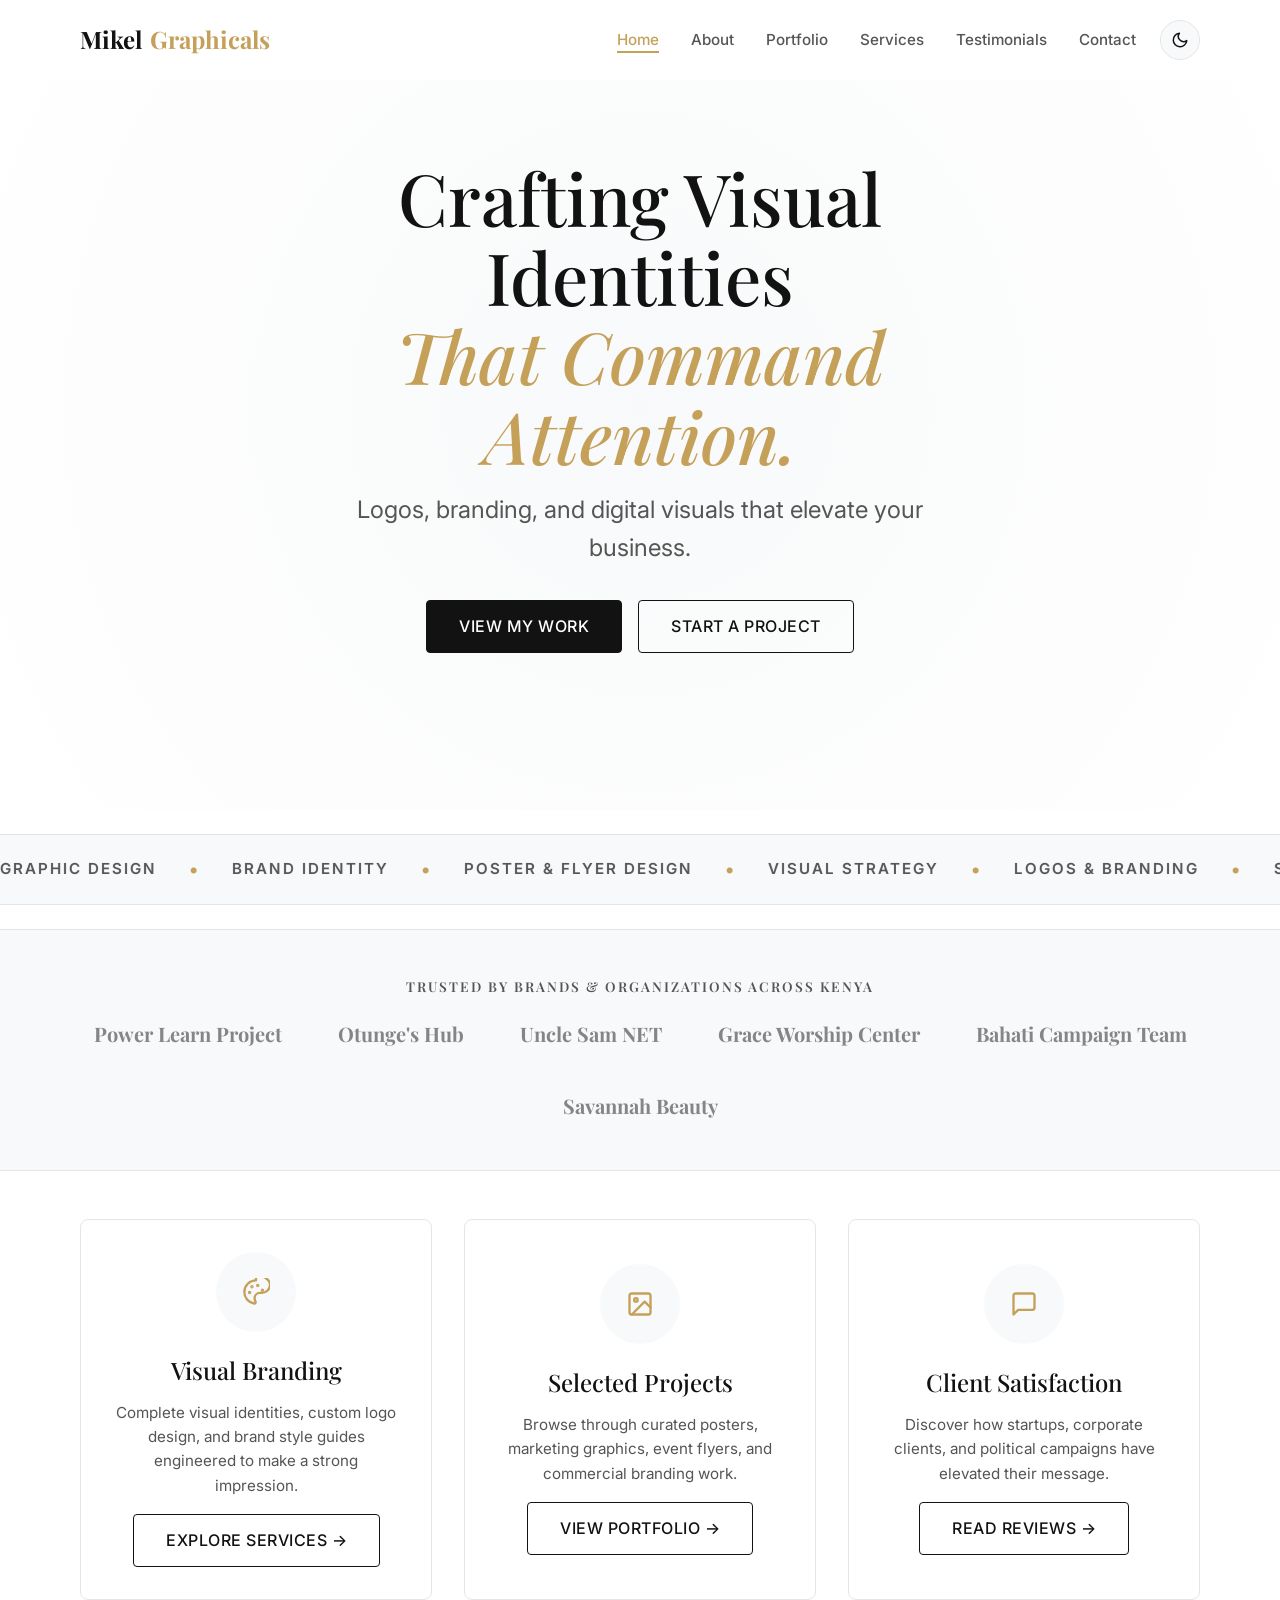
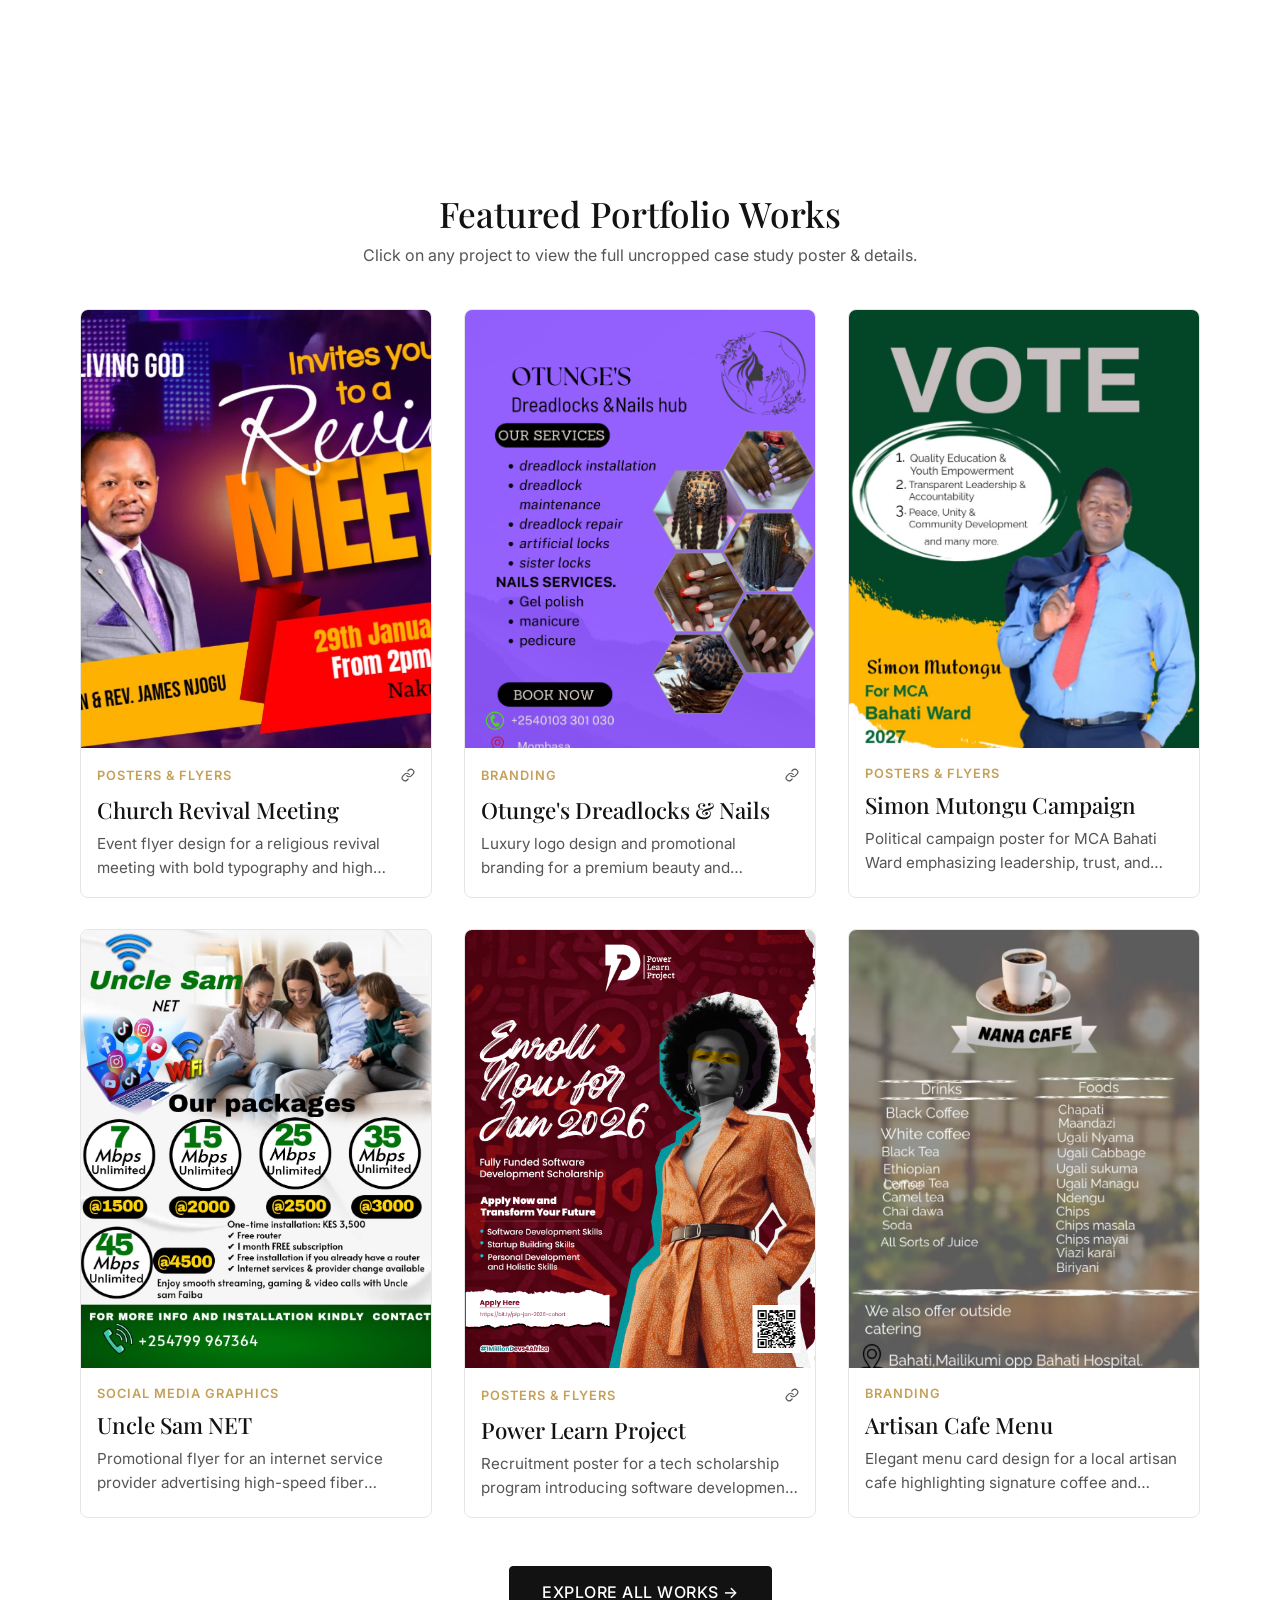
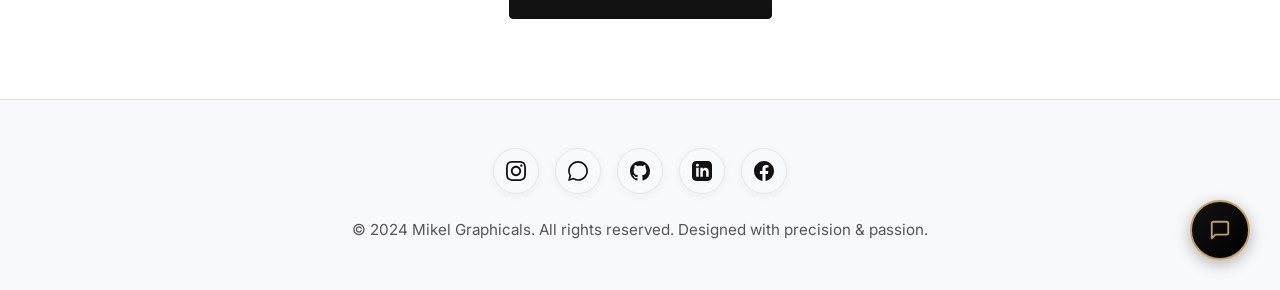
==== index.html @ 557f7075 "Add files via upload" ====
<!DOCTYPE html>
<html lang="en" data-theme="light">

<head>
  <meta charset="UTF-8" />
  <meta name="viewport" content="width=device-width, initial-scale=1.0" />
  <title>Mikel Graphicals | Graphic Designer & Visual Strategist</title>
  <meta name="description"
    content="Portfolio of Mikel Graphicals - Graphic designer & visual strategist specializing in logo design, brand identity, and high-impact marketing materials." />
  
  <!-- Open Graph / Social Media Preview Meta Tags -->
  <meta property="og:type" content="website" />
  <meta property="og:url" content="https://mikel-graphicals.com/index.html" />
  <meta property="og:title" content="Mikel Graphicals | Graphic Designer & Visual Strategist" />
  <meta property="og:description" content="Logos, branding, and digital visuals that elevate your business. Based in Nakuru, Kenya." />
  <meta property="og:image" content="images/Mikel.png" />

  <!-- Twitter Card Meta Tags -->
  <meta name="twitter:card" content="summary_large_image" />
  <meta name="twitter:title" content="Mikel Graphicals | Graphic Designer & Visual Strategist" />
  <meta name="twitter:description" content="Logos, branding, and digital visuals that elevate your business. Based in Nakuru, Kenya." />
  <meta name="twitter:image" content="images/Mikel.png" />

  <link rel="icon" type="image/svg+xml" href="favicon.svg" />
  <link rel="stylesheet" href="css/style.css" />
</head>

<body>

  <!-- Navigation Bar -->
  <header class="navbar">
    <div class="container navbar-container">
      <a href="index.html" class="logo">Mikel<span>Graphicals</span></a>

      <div class="nav-right-tools">
        <ul class="nav-menu" id="navMenu">
          <li><a href="index.html" class="nav-link active">Home</a></li>
          <li><a href="about.html" class="nav-link">About</a></li>
          <li><a href="portfolio.html" class="nav-link">Portfolio</a></li>
          <li><a href="services.html" class="nav-link">Services</a></li>
          <li><a href="testimonials.html" class="nav-link">Testimonials</a></li>
          <li><a href="contact.html" class="nav-link">Contact</a></li>
        </ul>

        <button class="theme-toggle" id="themeToggle" aria-label="Toggle Theme"></button>
        <button class="mobile-toggle" id="mobileToggle" aria-label="Mobile Navigation Toggle"><svg width="22"
            height="22" viewBox="0 0 24 24" fill="none" stroke="currentColor" stroke-width="2" stroke-linecap="round"
            stroke-linejoin="round">
            <line x1="3" y1="12" x2="21" y2="12"></line>
            <line x1="3" y1="6" x2="21" y2="6"></line>
            <line x1="3" y1="18" x2="21" y2="18"></line>
          </svg></button>
      </div>
    </div>
  </header>

  <!-- Hero Section -->
  <section class="hero" id="home">
    <div class="container hero-content">
      <h1 class="hero-title">Crafting Visual Identities <span>That Command Attention.</span></h1>
      <p class="hero-subtitle">Logos, branding, and digital visuals that elevate your business.</p>
      <div class="hero-buttons">
        <a href="portfolio.html" class="btn btn-primary">View My Work</a>
        <a href="contact.html" class="btn btn-outline">Start a Project</a>
      </div>
    </div>
  </section>

  <!-- Moving Text / Marquee Ticker -->
  <div class="marquee-strip">
    <div class="marquee-track">
      <div class="marquee-content">
        <span>GRAPHIC DESIGN</span> <span class="dot">•</span>
        <span>BRAND IDENTITY</span> <span class="dot">•</span>
        <span>POSTER & FLYER DESIGN</span> <span class="dot">•</span>
        <span>VISUAL STRATEGY</span> <span class="dot">•</span>
        <span>LOGOS & BRANDING</span> <span class="dot">•</span>
        <span>SOCIAL MEDIA GRAPHICS</span> <span class="dot">•</span>
        <span>CREATIVE DIRECTION</span> <span class="dot">•</span>
      </div>
      <div class="marquee-content" aria-hidden="true">
        <span>GRAPHIC DESIGN</span> <span class="dot">•</span>
        <span>BRAND IDENTITY</span> <span class="dot">•</span>
        <span>POSTER & FLYER DESIGN</span> <span class="dot">•</span>
        <span>VISUAL STRATEGY</span> <span class="dot">•</span>
        <span>LOGOS & BRANDING</span> <span class="dot">•</span>
        <span>SOCIAL MEDIA GRAPHICS</span> <span class="dot">•</span>
        <span>CREATIVE DIRECTION</span> <span class="dot">•</span>
      </div>
    </div>
  </div>

  <!-- Client & Brand Trust Badges Strip -->
  <section class="client-badges-section">
    <div class="container">
      <h4 class="client-badges-title">Trusted By Brands & Organizations Across Kenya</h4>
      <div class="client-badges-grid">
        <span class="client-badge-item">Power Learn Project</span>
        <span class="client-badge-item">Otunge's Hub</span>
        <span class="client-badge-item">Uncle Sam NET</span>
        <span class="client-badge-item">Grace Worship Center</span>
        <span class="client-badge-item">Bahati Campaign Team</span>
        <span class="client-badge-item">Savannah Beauty</span>
      </div>
    </div>
  </section>

  <!-- Home Highlights / Quick Navigation Cards -->
  <section class="section" style="padding: 3rem 0 2rem;">
    <div class="container">
      <div class="services-grid">
        <div class="service-card" style="text-align: center;">
          <div class="service-icon"><svg width="28" height="28" viewBox="0 0 24 24" fill="none" stroke="currentColor"
              stroke-width="2" stroke-linecap="round" stroke-linejoin="round">
              <circle cx="13.5" cy="6.5" r=".5" fill="currentColor"></circle>
              <circle cx="17.5" cy="10.5" r=".5" fill="currentColor"></circle>
              <circle cx="8.5" cy="7.5" r=".5" fill="currentColor"></circle>
              <circle cx="6.5" cy="12.5" r=".5" fill="currentColor"></circle>
              <path
                d="M12 2C6.477 2 2 6.477 2 12c0 4.991 3.657 9.128 8.438 9.879 1.015.159 1.562-.973 1.062-1.859-.452-.801-.7-1.719-.7-2.72 0-2.485 2.015-4.5 4.5-4.5H17c3.866 0 7-3.134 7-7 0-4.418-5.373-8-12-8z">
              </path>
            </svg></div>
          <h3 class="service-title">Visual Branding</h3>
          <p class="service-desc">Complete visual identities, custom logo design, and brand style guides engineered to
            make a strong impression.</p>
          <a href="services.html" class="btn btn-outline" style="margin-top: 1rem;">Explore Services &rarr;</a>
        </div>

        <div class="service-card" style="text-align: center;">
          <div class="service-icon"><svg width="28" height="28" viewBox="0 0 24 24" fill="none" stroke="currentColor"
              stroke-width="2" stroke-linecap="round" stroke-linejoin="round">
              <rect x="3" y="3" width="18" height="18" rx="2" ry="2"></rect>
              <circle cx="8.5" cy="8.5" r="1.5"></circle>
              <polyline points="21 15 16 10 5 21"></polyline>
            </svg></div>
          <h3 class="service-title">Selected Projects</h3>
          <p class="service-desc">Browse through curated posters, marketing graphics, event flyers, and commercial
            branding work.</p>
          <a href="portfolio.html" class="btn btn-outline" style="margin-top: 1rem;">View Portfolio &rarr;</a>
        </div>

        <div class="service-card" style="text-align: center;">
          <div class="service-icon"><svg width="28" height="28" viewBox="0 0 24 24" fill="none" stroke="currentColor"
              stroke-width="2" stroke-linecap="round" stroke-linejoin="round">
              <path d="M21 15a2 2 0 0 1-2 2H7l-4 4V5a2 2 0 0 1 2-2h14a2 2 0 0 1 2 2z"></path>
            </svg></div>
          <h3 class="service-title">Client Satisfaction</h3>
          <p class="service-desc">Discover how startups, corporate clients, and political campaigns have elevated their
            message.</p>
          <a href="testimonials.html" class="btn btn-outline" style="margin-top: 1rem;">Read Reviews &rarr;</a>
        </div>
      </div>
    </div>
  </section>

  <!-- Featured Works Section on Home Page -->
  <section class="section" style="padding: 2rem 0 5rem;">
    <div class="container">
      <div class="section-header text-center" style="text-align: center; margin-bottom: 2.5rem;">
        <h2 style="font-family: var(--font-serif); font-size: 2.2rem; margin-bottom: 0.5rem;">Featured Portfolio Works</h2>
        <p style="color: var(--text-secondary); max-width: 600px; margin: 0 auto;">Click on any project to view the full uncropped case study poster & details.</p>
      </div>

      <div class="portfolio-grid" id="homePortfolioGrid">
        <!-- Rendered dynamically by main.js -->
      </div>

      <div style="text-align: center; margin-top: 3rem;">
        <a href="portfolio.html" class="btn btn-primary">Explore All Works &rarr;</a>
      </div>
    </div>
  </section>

  <!-- Miki Floating AI Chatbot Widget -->
  <div class="miki-widget">
    <div class="miki-chat-window" id="mikiWindow">
      <div class="miki-header">
        <div class="miki-header-info">
          <div class="miki-avatar">M</div>
          <div>
            <h3>Miki AI Assistant</h3>
            <span class="miki-status">Online</span>
          </div>
        </div>
        <span class="miki-close" id="mikiClose">&times;</span>
      </div>

      <div class="miki-messages" id="mikiMessages">
        <div class="message ai">
          Hi! I'm Miki, your personal portfolio assistant. I know about all of Mikel's projects, pricing, and services.
          Ask me anything!
        </div>
      </div>

      <div class="miki-input-area">
        <input type="text" id="mikiInput" class="miki-input" placeholder="Ask about projects, pricing..." />
        <button id="mikiSend" class="miki-send" aria-label="Send Message"><svg width="16" height="16"
            viewBox="0 0 24 24" fill="none" stroke="currentColor" stroke-width="2" stroke-linecap="round"
            stroke-linejoin="round">
            <line x1="22" y1="2" x2="11" y2="13"></line>
            <polygon points="22 2 15 22 11 13 2 9 22 2"></polygon>
          </svg></button>
      </div>
    </div>

    <button class="miki-toggle" id="mikiToggle" aria-label="Toggle Miki Chatbot"><svg width="22" height="22"
        viewBox="0 0 24 24" fill="none" stroke="currentColor" stroke-width="2" stroke-linecap="round"
        stroke-linejoin="round">
        <path d="M21 15a2 2 0 0 1-2 2H7l-4 4V5a2 2 0 0 1 2-2h14a2 2 0 0 1 2 2z"></path>
      </svg></button>
  </div>

  <!-- Footer -->
  <footer>
    <div class="container footer-content">
      <div class="footer-socials">
        <a href="https://www.instagram.com/mikel_ndungu" target="_blank" rel="noopener" class="social-btn" title="Instagram" aria-label="Instagram">
          <svg viewBox="0 0 24 24"><path d="M12 2.163c3.204 0 3.584.012 4.85.07 3.252.148 4.771 1.691 4.919 4.919.058 1.265.069 1.645.069 4.849 0 3.205-.012 3.584-.069 4.849-.149 3.225-1.664 4.771-4.919 4.919-1.266.058-1.644.07-4.85.07-3.204 0-3.584-.012-4.849-.07-3.26-.149-4.771-1.699-4.919-4.92-.058-1.265-.07-1.644-.07-4.849 0-3.204.013-3.583.07-4.849.149-3.227 1.664-4.771 4.919-4.919 1.266-.057 1.645-.069 4.849-.069zm0-2.163c-3.259 0-3.667.014-4.947.072-4.358.2-6.78 2.618-6.98 6.98-.059 1.281-.073 1.689-.073 4.948 0 3.259.014 3.668.072 4.948.2 4.358 2.618 6.78 6.98 6.98 1.281.058 1.689.072 4.948.072 3.259 0 3.668-.014 4.948-.072 4.354-.2 6.782-2.618 6.979-6.98.059-1.28.073-1.689.073-4.948 0-3.259-.014-3.667-.072-4.947-.196-4.354-2.617-6.78-6.979-6.98-1.281-.059-1.69-.073-4.949-.073zm0 5.838c-3.403 0-6.162 2.759-6.162 6.162s2.759 6.163 6.162 6.163 6.162-2.759 6.162-6.163c0-3.403-2.759-6.162-6.162-6.162zm0 10.162c-2.209 0-4-1.79-4-4 0-2.209 1.791-4 4-4s4 1.791 4 4c0 2.21-1.791 4-4 4zm6.406-11.845c-.796 0-1.441.645-1.441 1.44s.645 1.44 1.441 1.44c.795 0 1.439-.645 1.439-1.44s-.644-1.44-1.439-1.44z"/></svg>
        </a>
        <a href="https://wa.me/254795168357" target="_blank" rel="noopener" class="social-btn" title="WhatsApp" aria-label="WhatsApp">
          <svg viewBox="0 0 24 24"><path d="M.057 24l1.687-6.163c-1.041-1.804-1.588-3.849-1.587-5.946.003-6.556 5.338-11.891 11.893-11.891 3.181.001 6.167 1.24 8.413 3.488 2.245 2.248 3.481 5.236 3.48 8.414-.003 6.557-5.338 11.892-11.893 11.892-1.99 0-3.951-.5-5.688-1.448l-6.305 1.654zm6.597-3.807c1.676.995 3.276 1.591 5.392 1.592 5.448 0 9.886-4.434 9.889-9.885.002-5.462-4.415-9.89-9.881-9.892-5.452 0-9.887 4.434-9.889 9.884-.001 2.225.651 3.891 1.746 5.634l-.999 3.648 3.742-.981z"/></svg>
        </a>
        <a href="https://github.com/Mikel265" target="_blank" rel="noopener" class="social-btn" title="GitHub" aria-label="GitHub">
          <svg viewBox="0 0 24 24"><path d="M12 0C5.37 0 0 5.37 0 12c0 5.31 3.435 9.795 8.205 11.385.6.105.825-.255.825-.57 0-.285-.015-1.23-.015-2.235-3.015.555-3.795-.735-4.035-1.41-.135-.345-.72-1.41-1.23-1.695-.42-.225-1.02-.78-.015-.795.945-.015 1.62.87 1.845 1.23 1.08 1.815 2.805 1.305 3.495.99.105-.78.42-1.305.765-1.605-2.67-.3-5.46-1.335-5.46-5.925 0-1.305.465-2.385 1.23-3.225-.12-.3-.54-1.53.12-3.18 0 0 1.005-.315 3.3 1.23.96-.27 1.98-.405 3-.405s2.04.135 3 .405c2.295-1.56 3.3-1.23 3.3-1.23.66 1.65.24 2.88.12 3.18.765.84 1.23 1.905 1.23 3.225 0 4.605-2.805 5.625-5.475 5.925.435.375.81 1.095.81 2.22 0 1.605-.015 2.895-.015 3.3 0 .315.225.69.825.57A12.02 12.02 0 0024 12c0-6.63-5.37-12-12-12z"/></svg>
        </a>
        <a href="https://www.linkedin.com/in/mikel-ndungu/" target="_blank" rel="noopener" class="social-btn" title="LinkedIn" aria-label="LinkedIn">
          <svg viewBox="0 0 24 24"><path d="M19 0h-14c-2.761 0-5 2.239-5 5v14c0 2.761 2.239 5 5 5h14c2.762 0 5-2.239 5-5v-14c0-2.761-2.238-5-5-5zm-11 19h-3v-11h3v11zm-1.5-12.268c-.966 0-1.75-.79-1.75-1.764s.784-1.764 1.75-1.764 1.75.79 1.75 1.764-.783 1.764-1.75 1.764zm13.5 12.268h-3v-5.604c0-3.368-4-3.113-4 0v5.604h-3v-11h3v1.765c1.396-2.586 7-2.777 7 2.476v6.759z"/></svg>
        </a>
        <a href="https://web.facebook.com/shymikel" target="_blank" rel="noopener" class="social-btn" title="Facebook" aria-label="Facebook">
          <svg viewBox="0 0 24 24"><path d="M24 12.073c0-6.627-5.373-12-12-12s-12 5.373-12 12c0 5.99 4.388 10.954 10.125 11.854v-8.385H7.078v-3.47h3.047V9.43c0-3.007 1.792-4.669 4.533-4.669 1.312 0 2.686.235 2.686.235v2.953H15.83c-1.491 0-1.956.925-1.956 1.874v2.25h3.328l-.532 3.47h-2.796v8.385C19.612 23.027 24 18.062 24 12.073z"/></svg>
        </a>
      </div>
      <p>&copy; 2024 Mikel Graphicals. All rights reserved. Designed with precision & passion.</p>
    </div>
  </footer>

  <script src="js/main.js"></script>
</body>

</html>
---- css/style.css ----
@import url('https://fonts.googleapis.com/css2?family=Inter:wght@300;400;500;600;700&family=Playfair+Display:ital,wght@0,500;0,600;0,700;1,500&display=swap');

:root {
  --bg-primary: #ffffff;
  --bg-secondary: #f8f9fa;
  --text-primary: #121212;
  --text-secondary: #555555;
  --accent-color: #C5A059;
  --accent-hover: #D4AF37;
  --border-color: #e5e5e5;
  --spacing-xs: 0.5rem;
  --spacing-sm: 1rem;
  --spacing-md: 2rem;
  --spacing-lg: 4rem;
  --spacing-xl: 8rem;
  --font-sans: "Inter", sans-serif;
  --font-serif: "Playfair Display", serif;
  --shadow-sm: 0 2px 8px rgba(0, 0, 0, 0.05);
  --shadow-md: 0 8px 24px rgba(0, 0, 0, 0.08);
  --transition-fast: 0.2s ease;
  --transition-smooth: 0.4s cubic-bezier(0.16, 1, 0.3, 1);
}

[data-theme="dark"] {
  --bg-primary: #0a0a0a;
  --bg-secondary: #161616;
  --text-primary: #f0f0f0;
  --text-secondary: #a0a0a0;
  --border-color: #2a2a2a;
  --shadow-sm: 0 2px 8px rgba(0, 0, 0, 0.3);
  --shadow-md: 0 8px 24px rgba(0, 0, 0, 0.4);
}

*, *::before, *::after {
  box-sizing: border-box;
  margin: 0;
  padding: 0;
}

/* Modern View Transitions API */
@view-transition {
  navigation: auto;
}

::view-transition-old(root),
::view-transition-new(root) {
  animation-duration: 0.35s;
  animation-timing-function: cubic-bezier(0.16, 1, 0.3, 1);
}

html {
  scroll-behavior: smooth;
  scroll-padding-top: 90px;
  font-family: var(--font-sans);
  font-size: 16px;
  background-color: var(--bg-primary);
  color: var(--text-primary);
  transition: background-color var(--transition-smooth), color var(--transition-smooth);
}

body {
  line-height: 1.6;
  -webkit-font-smoothing: antialiased;
  -moz-osx-font-smoothing: grayscale;
  opacity: 0;
  transform: translateY(8px);
  transition: opacity 0.35s cubic-bezier(0.16, 1, 0.3, 1), transform 0.35s cubic-bezier(0.16, 1, 0.3, 1), background-color var(--transition-smooth), color var(--transition-smooth);
}

body.page-loaded {
  opacity: 1;
  transform: translateY(0);
}

body.page-exiting {
  opacity: 0;
  transform: translateY(-8px);
  pointer-events: none;
}

/* Scroll Reveal Animations */
.reveal {
  opacity: 0;
  transform: translateY(30px);
  transition: opacity 0.7s cubic-bezier(0.16, 1, 0.3, 1), transform 0.7s cubic-bezier(0.16, 1, 0.3, 1);
  will-change: opacity, transform;
}

.reveal.reveal-left {
  transform: translateX(-30px);
}

.reveal.reveal-right {
  transform: translateX(30px);
}

.reveal.reveal-scale {
  transform: scale(0.94);
}

.reveal.is-visible {
  opacity: 1;
  transform: translateY(0) translateX(0) scale(1);
}

.reveal-delay-1 { transition-delay: 0.1s; }
.reveal-delay-2 { transition-delay: 0.2s; }
.reveal-delay-3 { transition-delay: 0.3s; }
.reveal-delay-4 { transition-delay: 0.4s; }
.reveal-delay-5 { transition-delay: 0.5s; }

h1, h2, h3, h4, h5, h6 {
  font-family: var(--font-serif);
  font-weight: 500;
  line-height: 1.2;
}

a {
  text-decoration: none;
  color: inherit;
  transition: color var(--transition-fast), transform var(--transition-fast);
}

button {
  font-family: var(--font-sans);
  cursor: pointer;
  border: none;
  background: none;
}

img {
  max-width: 100%;
  display: block;
}

.container {
  width: 90%;
  max-width: 1200px;
  margin: 0 auto;
  padding: 0 var(--spacing-sm);
}

.section {
  padding: var(--spacing-xl) 0;
}

/* Smooth Entrance Keyframes for Section Transitions */
@keyframes fadeInUpSmooth {
  0% {
    opacity: 0;
    transform: translateY(18px);
  }
  100% {
    opacity: 1;
    transform: translateY(0);
  }
}

/* Header & Navigation */
.navbar {
  position: fixed;
  top: 0;
  left: 0;
  width: 100%;
  height: 80px;
  background-color: rgba(var(--bg-primary-rgb, 255, 255, 255), 0.9);
  background-color: var(--bg-primary);
  -webkit-backdrop-filter: blur(10px);
  backdrop-filter: blur(10px);
  z-index: 1000;
  border-bottom: 1px solid transparent;
  transition: all var(--transition-smooth);
}

.navbar.scrolled {
  height: 70px;
  border-bottom: 1px solid var(--border-color);
  box-shadow: var(--shadow-sm);
}

.navbar-container {
  display: flex;
  justify-content: space-between;
  align-items: center;
  height: 100%;
}

.logo {
  font-family: var(--font-serif);
  font-size: 1.5rem;
  font-weight: 700;
  color: var(--text-primary);
  display: flex;
  align-items: center;
  gap: 0.5rem;
}

.logo span {
  color: var(--accent-color);
}

.nav-right-tools {
  display: flex;
  align-items: center;
  gap: 1.5rem;
}

.nav-menu {
  display: flex;
  align-items: center;
  gap: 2rem;
  list-style: none;
}

.nav-link {
  font-size: 0.95rem;
  font-weight: 500;
  color: var(--text-secondary);
  position: relative;
}

.nav-link:hover, .nav-link.active {
  color: var(--accent-color);
}

.nav-link::after {
  content: "";
  position: absolute;
  bottom: -4px;
  left: 0;
  width: 0;
  height: 2px;
  background-color: var(--accent-color);
  transition: width var(--transition-fast);
}

.nav-link:hover::after, .nav-link.active::after {
  width: 100%;
}

.theme-toggle {
  font-size: 1.2rem;
  color: var(--text-primary);
  padding: 0.5rem;
  display: inline-flex;
  align-items: center;
  justify-content: center;
  border-radius: 50%;
  width: 40px;
  height: 40px;
  background: var(--bg-secondary);
  border: 1px solid var(--border-color);
  transition: background-color var(--transition-fast), border-color var(--transition-fast), transform var(--transition-fast), color var(--transition-fast);
}

.theme-toggle svg {
  width: 18px;
  height: 18px;
  stroke: currentColor;
  transition: transform var(--transition-smooth);
}

.theme-toggle:hover {
  background-color: var(--bg-primary);
  color: var(--accent-color);
  border-color: var(--accent-color);
  transform: scale(1.08);
}

.theme-toggle:hover svg {
  transform: rotate(18deg);
}

.mobile-toggle {
  display: none;
  font-size: 1.5rem;
  color: var(--text-primary);
}

@media (max-width: 768px) {
  .nav-menu {
    position: fixed;
    top: 70px;
    left: 0;
    width: 100%;
    height: calc(100vh - 70px);
    background-color: var(--bg-primary);
    flex-direction: column;
    align-items: center;
    justify-content: center;
    gap: 2rem;
    transform: translateX(100%);
    transition: transform var(--transition-smooth);
  }

  .nav-menu.active {
    transform: translateX(0);
  }

  .mobile-toggle {
    display: block;
  }
}

/* Hero Section */
.hero {
  min-height: 90vh;
  display: flex;
  align-items: center;
  justify-content: center;
  position: relative;
  overflow: hidden;
  padding: var(--spacing-lg) var(--spacing-xs);
  background: radial-gradient(circle at 50% 50%, var(--bg-secondary) 0%, var(--bg-primary) 100%);
}

.hero-content {
  text-align: center;
  max-width: 800px;
  z-index: 10;
}

.hero-title {
  font-family: var(--font-serif);
  font-size: 3rem;
  line-height: 1.1;
  margin-bottom: var(--spacing-sm);
  color: var(--text-primary);
}

.hero-title span {
  display: block;
  color: var(--accent-color);
  font-style: italic;
}

.hero-subtitle {
  font-size: 1.2rem;
  color: var(--text-secondary);
  margin-bottom: var(--spacing-md);
  max-width: 600px;
  margin-left: auto;
  margin-right: auto;
}

.hero-buttons {
  display: flex;
  gap: 1rem;
  justify-content: center;
}

.btn {
  padding: 0.8rem 2rem;
  font-size: 1rem;
  font-weight: 500;
  border-radius: 4px;
  transition: all var(--transition-fast);
  text-transform: uppercase;
  letter-spacing: 0.5px;
  display: inline-flex;
  align-items: center;
  justify-content: center;
}

.btn-primary {
  background-color: var(--text-primary);
  color: var(--bg-primary);
  border: 1px solid var(--text-primary);
}

.btn-primary:hover {
  background-color: transparent;
  color: var(--text-primary);
}

.btn-outline {
  background-color: transparent;
  color: var(--text-primary);
  border: 1px solid var(--text-primary);
}

.btn-outline:hover {
  background-color: var(--text-primary);
  color: var(--bg-primary);
}

@media (min-width: 768px) {
  .hero-title {
    font-size: 4.5rem;
  }
  .hero-subtitle {
    font-size: 1.5rem;
  }
}

/* About Section */
.about-page {
  padding-top: var(--spacing-lg);
  padding-bottom: var(--spacing-xl);
}

.about-header {
  text-align: center;
  margin-bottom: var(--spacing-lg);
}

.about-title {
  font-family: var(--font-serif);
  font-size: 3rem;
  margin-bottom: var(--spacing-sm);
  color: var(--text-primary);
}

.about-subtitle {
  font-size: 1.2rem;
  color: var(--text-secondary);
  max-width: 600px;
  margin: 0 auto;
}

.about-content {
  display: flex;
  flex-direction: column;
  gap: var(--spacing-xl);
}

.about-section {
  display: grid;
  grid-template-columns: 1fr;
  gap: var(--spacing-md);
  align-items: center;
}

.about-image-wrapper {
  width: 100%;
  max-width: 460px;
  margin: 0 auto;
  border-radius: 12px;
  overflow: hidden;
  box-shadow: var(--shadow-md);
  background-color: var(--bg-secondary);
  border: 1px solid var(--border-color);
}

.about-image-placeholder,
.about-image {
  width: 100%;
  height: auto;
  max-height: 520px;
  object-fit: contain;
  display: block;
  border-radius: 12px;
}

.about-text h2 {
  font-family: var(--font-serif);
  font-size: 2rem;
  margin-bottom: var(--spacing-sm);
  color: var(--text-primary);
}

.about-text p {
  color: var(--text-secondary);
  margin-bottom: 1rem;
  font-size: 1.05rem;
}

.design-philosophy {
  background-color: var(--bg-secondary);
  padding: var(--spacing-lg);
  border-radius: 8px;
  text-align: center;
}

.philosophy-grid {
  display: grid;
  grid-template-columns: repeat(auto-fit, minmax(250px, 1fr));
  gap: var(--spacing-md);
  margin-top: var(--spacing-md);
}

.philosophy-card {
  padding: var(--spacing-md);
  background-color: var(--bg-primary);
  border: 1px solid var(--border-color);
  border-radius: 4px;
  transition: transform var(--transition-fast);
}

.philosophy-card:hover {
  transform: translateY(-5px);
  box-shadow: var(--shadow-sm);
}

.philosophy-card h3 {
  font-size: 1.2rem;
  margin-bottom: 0.5rem;
  color: var(--accent-color);
}

@media (min-width: 768px) {
  .about-section {
    grid-template-columns: 1fr 1fr;
    gap: var(--spacing-lg);
  }
}

/* Portfolio Section */
.portfolio-page {
  padding-top: var(--spacing-lg);
  padding-bottom: var(--spacing-xl);
}

.portfolio-header {
  text-align: center;
  margin-bottom: var(--spacing-lg);
}

.portfolio-title {
  font-family: var(--font-serif);
  font-size: 3rem;
  margin-bottom: var(--spacing-sm);
}

.portfolio-filter {
  display: flex;
  justify-content: center;
  gap: 1rem;
  margin-bottom: var(--spacing-lg);
  flex-wrap: wrap;
}

.filter-btn {
  padding: 0.5rem 1.5rem;
  border: 1px solid var(--border-color);
  border-radius: 20px;
  background: transparent;
  color: var(--text-secondary);
  transition: all var(--transition-fast);
}

.filter-btn:hover, .filter-btn.active {
  background-color: var(--text-primary);
  color: var(--bg-primary);
  border-color: var(--text-primary);
}

.portfolio-grid {
  display: grid;
  grid-template-columns: repeat(auto-fill, minmax(320px, 1fr));
  gap: 2rem;
}

.project-card {
  background-color: var(--bg-primary);
  border: 1px solid var(--border-color);
  border-radius: 8px;
  overflow: hidden;
  transition: box-shadow var(--transition-fast), transform var(--transition-fast);
  cursor: pointer;
}

.project-card:hover {
  box-shadow: var(--shadow-md);
  transform: translateY(-4px);
}

.card-image-wrapper {
  position: relative;
  overflow: hidden;
  aspect-ratio: 4 / 5;
  background-color: var(--bg-secondary);
}

.card-image {
  width: 100%;
  height: 100%;
  object-fit: cover;
  object-position: top center;
  transition: transform var(--transition-smooth);
}

.project-card:hover .card-image {
  transform: scale(1.05);
}

.card-overlay {
  position: absolute;
  top: 0;
  left: 0;
  width: 100%;
  height: 100%;
  background: rgba(0, 0, 0, 0.6);
  display: flex;
  align-items: center;
  justify-content: center;
  opacity: 0;
  transition: opacity var(--transition-fast);
}

.project-card:hover .card-overlay {
  opacity: 1;
}

.view-case-study {
  color: #fff;
  font-weight: 500;
  display: flex;
  align-items: center;
  gap: 0.5rem;
  padding: 0.8rem 1.5rem;
  border: 1px solid white;
  border-radius: 4px;
}

.view-case-study:hover {
  background-color: #fff;
  color: #000;
}

.card-content {
  padding: var(--spacing-sm);
}

.card-header {
  display: flex;
  justify-content: space-between;
  align-items: center;
  margin-bottom: 0.5rem;
}

.card-category {
  font-size: 0.8rem;
  text-transform: uppercase;
  letter-spacing: 1px;
  color: var(--accent-color);
  font-weight: 600;
}

.external-link {
  color: var(--text-secondary);
}

.external-link:hover {
  color: var(--accent-color);
}

.card-title-link {
  display: block;
}

.card-title {
  font-family: var(--font-serif);
  font-size: 1.4rem;
  margin-bottom: 0.5rem;
  color: var(--text-primary);
  transition: color var(--transition-fast);
}

.card-title-link:hover .card-title {
  color: var(--accent-color);
}

.card-description {
  color: var(--text-secondary);
  font-size: 0.95rem;
  display: -webkit-box;
  -webkit-line-clamp: 2;
  line-clamp: 2;
  -webkit-box-orient: vertical;
  overflow: hidden;
}

/* Services & Packages */
.services-grid {
  display: grid;
  grid-template-columns: repeat(auto-fit, minmax(300px, 1fr));
  gap: 2rem;
  margin-bottom: var(--spacing-xl);
}

.service-card {
  background-color: var(--bg-primary);
  border: 1px solid var(--border-color);
  padding: 2rem;
  border-radius: 8px;
  text-align: center;
  transition: all var(--transition-fast);
  display: flex;
  flex-direction: column;
  align-items: center;
  justify-content: center;
  height: 100%;
}

.service-card:hover {
  border-color: var(--accent-color);
  box-shadow: var(--shadow-md);
  transform: translateY(-4px);
}

.service-icon {
  font-size: 2.5rem;
  color: var(--accent-color);
  margin-bottom: 1.5rem;
  width: 80px;
  height: 80px;
  display: flex;
  align-items: center;
  justify-content: center;
  background-color: var(--bg-secondary);
  border-radius: 50%;
  transition: background-color var(--transition-fast);
}

.service-card:hover .service-icon {
  background-color: var(--text-primary);
  color: var(--bg-primary);
}

.service-title {
  font-family: var(--font-serif);
  font-size: 1.5rem;
  margin-bottom: 1rem;
  color: var(--text-primary);
}

.service-desc {
  color: var(--text-secondary);
  font-size: 0.95rem;
  line-height: 1.6;
}

/* Pricing Packages */
.packages-section {
  margin-top: var(--spacing-xl);
}

.packages-grid {
  display: grid;
  grid-template-columns: repeat(auto-fit, minmax(280px, 1fr));
  gap: 2rem;
  margin-top: 2rem;
}

.package-card {
  background-color: var(--bg-primary);
  border: 1px solid var(--border-color);
  border-radius: 12px;
  padding: 2.5rem 2rem;
  position: relative;
  display: flex;
  flex-direction: column;
  justify-content: space-between;
  transition: all var(--transition-fast);
}

.package-card.popular {
  border-color: var(--accent-color);
  box-shadow: var(--shadow-md);
  transform: scale(1.03);
}

.popular-badge {
  position: absolute;
  top: -14px;
  left: 50%;
  transform: translateX(-50%);
  background-color: var(--accent-color);
  color: #000;
  font-size: 0.75rem;
  font-weight: 700;
  text-transform: uppercase;
  padding: 4px 12px;
  border-radius: 12px;
  letter-spacing: 1px;
}

.package-title {
  font-family: var(--font-serif);
  font-size: 1.8rem;
  margin-bottom: 0.5rem;
  color: var(--text-primary);
}

.package-price {
  font-size: 2.2rem;
  font-weight: 700;
  color: var(--accent-color);
  margin-bottom: 1.5rem;
}

.package-features {
  list-style: none;
  margin-bottom: 2rem;
}

.package-features li {
  padding: 0.6rem 0;
  border-bottom: 1px solid var(--border-color);
  color: var(--text-secondary);
  font-size: 0.95rem;
  display: flex;
  align-items: center;
  gap: 0.5rem;
}

.package-features li::before {
  content: "✓";
  color: var(--accent-color);
  font-weight: bold;
}

/* Testimonials Section */
.testimonials-section {
  padding: 6rem 0;
  background-color: var(--bg-secondary);
  position: relative;
  overflow: hidden;
  z-index: 10;
  border-top: 2px solid var(--accent-color);
}

.section-header {
  text-align: center;
  margin-bottom: 4rem;
}

.section-title {
  font-family: var(--font-serif);
  font-size: 2.5rem;
  margin-bottom: 1rem;
  color: var(--text-primary);
}

.section-subtitle {
  color: var(--text-secondary);
  font-size: 1.1rem;
  max-width: 600px;
  margin: 0 auto;
}

.testimonials-grid {
  display: grid;
  grid-template-columns: repeat(auto-fit, minmax(300px, 1fr));
  gap: 2rem;
}

.testimonial-card {
  background: var(--bg-primary);
  padding: 2.5rem;
  border-radius: 16px;
  box-shadow: var(--shadow-sm);
  transition: transform 0.3s ease, box-shadow 0.3s ease;
  border: 1px solid var(--border-color);
  position: relative;
  display: flex;
  flex-direction: column;
}

.testimonial-card:hover {
  transform: translateY(-5px);
  box-shadow: var(--shadow-md);
  border-color: var(--accent-color);
}

.quote-icon {
  font-size: 2rem;
  color: var(--accent-color);
  margin-bottom: 1.5rem;
  opacity: 0.5;
}

.testimonial-content {
  font-size: 1.1rem;
  line-height: 1.6;
  color: var(--text-secondary);
  margin-bottom: 2rem;
  font-style: italic;
  flex-grow: 1;
}

.testimonial-author {
  display: flex;
  align-items: center;
  gap: 1rem;
  padding-top: 1.5rem;
  border-top: 1px solid var(--border-color);
}

.author-image {
  width: 50px;
  height: 50px;
  border-radius: 50%;
  overflow: hidden;
  border: 2px solid var(--accent-color);
}

.author-image img {
  width: 100%;
  height: 100%;
  object-fit: cover;
}

.author-info h4 {
  font-size: 1rem;
  font-weight: 600;
  color: var(--text-primary);
  margin: 0;
}

.author-info span {
  font-size: 0.85rem;
  color: var(--text-secondary);
  display: block;
  margin-top: 0.2rem;
}

/* Contact Section */
.contact-page {
  padding-bottom: var(--spacing-xl);
}

.contact-content {
  display: grid;
  grid-template-columns: 1fr;
  gap: var(--spacing-lg);
  align-items: start;
}

@media (min-width: 900px) {
  .contact-content {
    grid-template-columns: 1fr 1fr;
  }
}

.contact-info-section h2, .contact-form-section h2 {
  font-family: var(--font-serif);
  font-size: 2.5rem;
  margin-bottom: 1rem;
}

.contact-desc {
  color: var(--text-secondary);
  margin-bottom: 2rem;
  max-width: 500px;
}

/* Contact Details & Social Links */
.contact-details {
  display: flex;
  flex-direction: column;
  gap: 1.5rem;
  margin-bottom: 2.5rem;
}

.contact-item {
  display: flex;
  align-items: flex-start;
  gap: 1.2rem;
}

.contact-icon-svg {
  width: 44px;
  height: 44px;
  min-width: 44px;
  background-color: var(--bg-secondary);
  border: 1px solid var(--border-color);
  border-radius: 50%;
  display: flex;
  align-items: center;
  justify-content: center;
  color: var(--accent-color);
  transition: all var(--transition-fast);
}

.contact-item:hover .contact-icon-svg {
  background-color: var(--accent-color);
  color: #000;
  border-color: var(--accent-color);
  transform: scale(1.08);
}

.contact-icon-svg svg {
  width: 22px;
  height: 22px;
  fill: currentColor;
}

.social-links-section {
  margin-top: 2rem;
}

.social-links-title {
  font-size: 1.1rem;
  font-weight: 600;
  margin-bottom: 1rem;
  color: var(--text-primary);
  font-family: var(--font-serif);
}

.social-links {
  display: flex;
  align-items: center;
  gap: 1rem;
  flex-wrap: wrap;
}

.social-btn {
  width: 46px;
  height: 46px;
  border-radius: 50%;
  background-color: var(--bg-secondary);
  border: 1px solid var(--border-color);
  color: var(--text-primary);
  display: flex;
  align-items: center;
  justify-content: center;
  transition: all var(--transition-fast);
  box-shadow: var(--shadow-sm);
  position: relative;
}

.social-btn svg {
  width: 20px;
  height: 20px;
  fill: currentColor;
  transition: transform var(--transition-fast);
}

.social-btn:hover {
  background-color: var(--accent-color);
  color: #000;
  border-color: var(--accent-color);
  transform: translateY(-3px);
  box-shadow: 0 6px 16px rgba(197, 160, 89, 0.4);
}

.social-btn:hover svg {
  transform: scale(1.15);
}

/* Footer */
footer {
  background-color: var(--bg-secondary);
  border-top: 1px solid var(--border-color);
  padding: 3rem 0;
  text-align: center;
  color: var(--text-secondary);
  font-size: 0.95rem;
}

.footer-content {
  display: flex;
  flex-direction: column;
  align-items: center;
  gap: 1.5rem;
}

.footer-socials {
  display: flex;
  gap: 1rem;
}

footer a {
  color: var(--accent-color);
}

.form-group {
  margin-bottom: 1.5rem;
}

.form-group label {
  display: block;
  margin-bottom: 0.5rem;
  font-weight: 500;
  color: var(--text-primary);
}

.form-control {
  width: 100%;
  padding: 0.8rem;
  background-color: var(--bg-primary);
  border: 1px solid var(--border-color);
  border-radius: 4px;
  color: var(--text-primary);
  font-family: var(--font-sans);
  font-size: 1rem;
  transition: border-color var(--transition-fast);
}

.form-control:focus {
  outline: none;
  border-color: var(--accent-color);
}

textarea.form-control {
  resize: vertical;
  min-height: 120px;
}

.submit-btn {
  width: 100%;
  padding: 1rem;
  background-color: var(--text-primary);
  color: var(--bg-primary);
  border: none;
  border-radius: 4px;
  font-size: 1rem;
  font-weight: 600;
  text-transform: uppercase;
  letter-spacing: 1px;
  transition: all var(--transition-fast);
}

.submit-btn:hover {
  background-color: var(--accent-color);
  color: #000;
}

.form-status {
  margin-bottom: 1rem;
}

.status-msg {
  padding: 1rem;
  border-radius: 4px;
  font-weight: 500;
  margin-bottom: 0;
}

.status-msg.sending {
  background-color: var(--bg-secondary);
  color: var(--text-primary);
  border: 1px solid var(--border-color);
}

.status-msg.success {
  background-color: rgba(76, 175, 80, 0.1);
  color: #4caf50;
  border: 1px solid #4caf50;
}

.status-msg.error {
  background-color: rgba(244, 67, 54, 0.1);
  color: #f44336;
  border: 1px solid #f44336;
}

/* Lightbox Modal */
.lightbox-overlay {
  position: fixed;
  top: 0;
  left: 0;
  width: 100%;
  height: 100%;
  background-color: rgba(0, 0, 0, 0.9);
  display: flex;
  align-items: center;
  justify-content: center;
  z-index: 10000;
  padding: 2rem;
  opacity: 0;
  visibility: hidden;
  transition: opacity 0.3s ease, visibility 0.3s ease;
}

.lightbox-overlay.active {
  opacity: 1;
  visibility: visible;
}

.lightbox-modal {
  background-color: var(--bg-primary);
  border-radius: 12px;
  max-width: 900px;
  width: 100%;
  max-height: 90vh;
  overflow-y: auto;
  position: relative;
  border: 1px solid var(--border-color);
  box-shadow: 0 20px 50px rgba(0,0,0,0.5);
}

.lightbox-close {
  position: absolute;
  top: 15px;
  right: 20px;
  font-size: 2rem;
  color: var(--text-primary);
  cursor: pointer;
  z-index: 10;
  background: var(--bg-secondary);
  width: 40px;
  height: 40px;
  border-radius: 50%;
  display: flex;
  align-items: center;
  justify-content: center;
  transition: background-color var(--transition-fast);
}

.lightbox-close:hover {
  background: var(--accent-color);
  color: #000;
}

.lightbox-content {
  padding: 2rem;
}

.lightbox-hero-wrapper {
  position: relative;
  width: 100%;
  max-height: 70vh;
  display: flex;
  flex-direction: column;
  align-items: center;
  justify-content: center;
  background-color: var(--bg-secondary);
  border-radius: 8px;
  padding: 1rem;
  margin-bottom: 1.5rem;
  border: 1px solid var(--border-color);
}

.lightbox-hero {
  max-width: 100%;
  max-height: 58vh;
  width: auto;
  height: auto;
  object-fit: contain;
  border-radius: 6px;
  display: block;
  box-shadow: var(--shadow-sm);
}

.view-full-image-btn {
  margin-top: 0.75rem;
  display: inline-flex;
  align-items: center;
  gap: 0.4rem;
  padding: 0.5rem 1rem;
  font-size: 0.85rem;
  font-weight: 500;
  color: var(--text-primary);
  background: var(--bg-primary);
  border: 1px solid var(--border-color);
  border-radius: 6px;
  text-decoration: none;
  transition: all var(--transition-fast);
}

.view-full-image-btn:hover {
  background: var(--accent-color);
  color: #000;
  border-color: var(--accent-color);
  transform: translateY(-1px);
}

.lightbox-title {
  font-family: var(--font-serif);
  font-size: 2rem;
  margin-bottom: 0.5rem;
  color: var(--text-primary);
}

.lightbox-category {
  font-size: 0.9rem;
  text-transform: uppercase;
  color: var(--accent-color);
  font-weight: 600;
  margin-bottom: 1rem;
}

.lightbox-body {
  margin-bottom: 1.5rem;
  color: var(--text-secondary);
  font-size: 1.05rem;
  line-height: 1.7;
}

.lightbox-details-grid {
  display: grid;
  grid-template-columns: repeat(auto-fit, minmax(200px, 1fr));
  gap: 1.5rem;
  background-color: var(--bg-secondary);
  padding: 1.5rem;
  border-radius: 8px;
  margin-top: 1.5rem;
}

.lightbox-detail-item h4 {
  font-size: 0.85rem;
  text-transform: uppercase;
  color: var(--text-secondary);
  margin-bottom: 0.4rem;
}

.lightbox-detail-item p {
  font-weight: 600;
  color: var(--text-primary);
}

.tools-list {
  display: flex;
  flex-wrap: wrap;
  gap: 0.4rem;
  list-style: none;
}

.tool-tag {
  background-color: var(--bg-primary);
  padding: 0.2rem 0.6rem;
  border-radius: 4px;
  font-size: 0.85rem;
  border: 1px solid var(--border-color);
  font-weight: 500;
}

/* Miki Chatbot Widget */
.miki-widget {
  position: fixed;
  bottom: 30px;
  right: 30px;
  z-index: 9999;
  font-family: var(--font-sans);
}

.miki-toggle {
  width: 60px;
  height: 60px;
  border-radius: 50%;
  background: linear-gradient(135deg, var(--text-primary), #000);
  color: var(--accent-color);
  border: 2px solid var(--accent-color);
  box-shadow: 0 4px 15px rgba(0, 0, 0, 0.3);
  display: flex;
  align-items: center;
  justify-content: center;
  font-size: 1.8rem;
  cursor: pointer;
  transition: transform 0.3s cubic-bezier(0.175, 0.885, 0.32, 1.275);
}

.miki-toggle:hover {
  transform: scale(1.1) rotate(5deg);
}

.miki-chat-window {
  position: absolute;
  bottom: 80px;
  right: 0;
  width: 350px;
  height: 500px;
  background-color: var(--bg-primary);
  border: 1px solid var(--border-color);
  border-radius: 16px;
  box-shadow: 0 10px 40px rgba(0, 0, 0, 0.2);
  display: flex;
  flex-direction: column;
  overflow: hidden;
  transform-origin: bottom right;
  opacity: 0;
  visibility: hidden;
  transform: scale(0.8);
  transition: all 0.3s cubic-bezier(0.175, 0.885, 0.32, 1.275);
}

.miki-chat-window.active {
  opacity: 1;
  visibility: visible;
  transform: scale(1);
}

.miki-header {
  background: var(--bg-secondary);
  padding: 1rem;
  display: flex;
  align-items: center;
  justify-content: space-between;
  border-bottom: 1px solid var(--border-color);
}

.miki-header-info {
  display: flex;
  align-items: center;
  gap: 0.8rem;
}

.miki-avatar {
  width: 36px;
  height: 36px;
  border-radius: 50%;
  background-color: var(--accent-color);
  display: flex;
  align-items: center;
  justify-content: center;
  color: #000;
  font-weight: 700;
  font-size: 0.9rem;
}

.miki-header h3 {
  font-size: 1rem;
  margin: 0;
  color: var(--text-primary);
}

.miki-status {
  font-size: 0.75rem;
  color: var(--accent-color);
  display: flex;
  align-items: center;
  gap: 4px;
}

.miki-status::before {
  content: "";
  display: block;
  width: 6px;
  height: 6px;
  border-radius: 50%;
  background-color: #00ff88;
}

.miki-close {
  color: var(--text-secondary);
  font-size: 1.2rem;
  transition: color 0.2s;
  cursor: pointer;
}

.miki-close:hover {
  color: var(--accent-color);
}

.miki-messages {
  flex: 1;
  padding: 1rem;
  overflow-y: auto;
  display: flex;
  flex-direction: column;
  gap: 1rem;
}

.message {
  max-width: 85%;
  padding: 0.8rem 1rem;
  font-size: 0.9rem;
  line-height: 1.4;
  position: relative;
}

.message.ai {
  align-self: flex-start;
  background-color: var(--bg-secondary);
  color: var(--text-primary);
  border-radius: 16px 16px 16px 4px;
  border: 1px solid var(--border-color);
}

.message.user {
  align-self: flex-end;
  background-color: var(--text-primary);
  color: var(--bg-primary);
  border-radius: 16px 16px 4px 16px;
}

.miki-input-area {
  padding: 1rem;
  border-top: 1px solid var(--border-color);
  display: flex;
  gap: 0.5rem;
  background-color: var(--bg-primary);
}

.miki-input {
  flex: 1;
  padding: 0.8rem 1rem;
  border-radius: 24px;
  border: 1px solid var(--border-color);
  background-color: var(--bg-secondary);
  color: var(--text-primary);
  font-family: inherit;
  font-size: 0.9rem;
}

.miki-input:focus {
  outline: none;
  border-color: var(--accent-color);
}

.miki-send {
  width: 40px;
  height: 40px;
  border-radius: 50%;
  background-color: var(--accent-color);
  color: #000;
  display: flex;
  align-items: center;
  justify-content: center;
  transition: transform 0.2s;
}

.miki-send:hover {
  transform: scale(1.05);
}

@media (max-width: 480px) {
  .miki-chat-window {
    width: calc(100vw - 40px);
    bottom: 80px;
    right: 20px;
    left: 20px;
  }
}

/* Footer */
footer {
  background-color: var(--bg-secondary);
  border-top: 1px solid var(--border-color);
  padding: 3rem 0;
  text-align: center;
  color: var(--text-secondary);
  font-size: 0.95rem;
}

footer a {
  color: var(--accent-color);
}

/* ==========================================================================
   FRIENDLY & PLAYFUL ANIMATION SYSTEM (ZERO DESIGN REDESIGN)
   ========================================================================== */

/* Custom Cursor Disabled */
.custom-cursor-dot,
.custom-cursor-follower {
  display: none !important;
}

/* 2. Magnetic 3D Tilt Transitions */
.project-card,
.service-card,
.testimonial-card,
.philosophy-card,
.about-image-wrapper,
.pricing-card {
  will-change: transform;
  transform-style: preserve-3d;
  transition: transform 0.4s cubic-bezier(0.16, 1, 0.3, 1), box-shadow 0.4s ease;
}

/* 3. Button Micro-Interactions */
.btn,
.social-btn,
.theme-toggle,
.filter-btn,
.miki-toggle,
.view-full-image-btn {
  position: relative;
  will-change: transform;
  transition: transform 0.3s cubic-bezier(0.16, 1, 0.3, 1),
              background-color var(--transition-fast),
              box-shadow var(--transition-fast),
              color var(--transition-fast),
              border-color var(--transition-fast);
}

.btn:hover,
.filter-btn:hover {
  transform: translateY(-3px) scale(1.02);
}

.btn:active,
.filter-btn:active {
  transform: translateY(0) scale(0.97);
}

.btn svg,
.btn-outline svg {
  transition: transform 0.3s cubic-bezier(0.16, 1, 0.3, 1);
}

.btn:hover svg,
.btn-outline:hover svg {
  transform: translateX(4px);
}

/* 4. Moving Text / Marquee Ticker */
.marquee-strip {
  width: 100%;
  overflow: hidden;
  background-color: var(--bg-secondary);
  border-top: 1px solid var(--border-color);
  border-bottom: 1px solid var(--border-color);
  padding: 1.2rem 0;
  user-select: none;
  margin: 1.5rem 0;
}

.marquee-track {
  display: flex;
  width: max-content;
  animation: marqueeContinuous 32s linear infinite;
  will-change: transform;
}

.marquee-strip:hover .marquee-track {
  animation-play-state: paused;
}

.marquee-content {
  display: flex;
  align-items: center;
  gap: 2rem;
  padding-right: 2rem;
  white-space: nowrap;
  font-family: var(--font-sans);
  font-size: 0.95rem;
  font-weight: 600;
  letter-spacing: 2px;
  text-transform: uppercase;
  color: var(--text-secondary);
}

.marquee-content span {
  transition: color 0.3s ease;
}

.marquee-content span:hover {
  color: var(--accent-color);
}

.marquee-content .dot {
  color: var(--accent-color);
  font-size: 1.2rem;
}

@keyframes marqueeContinuous {
  0% {
    transform: translate3d(0, 0, 0);
  }
  100% {
    transform: translate3d(-50%, 0, 0);
  }
}

/* 5. Scroll Reveals */
.reveal {
  opacity: 0;
  transform: translateY(28px);
  transition: opacity 0.7s cubic-bezier(0.16, 1, 0.3, 1),
              transform 0.7s cubic-bezier(0.16, 1, 0.3, 1);
  will-change: opacity, transform;
}

.reveal.is-visible {
  opacity: 1;
  transform: translateY(0);
}

.reveal-delay-1 { transition-delay: 0.08s; }
.reveal-delay-2 { transition-delay: 0.16s; }
.reveal-delay-3 { transition-delay: 0.24s; }
.reveal-delay-4 { transition-delay: 0.32s; }

/* Respect Prefers Reduced Motion */
@media (prefers-reduced-motion: reduce) {
  .reveal {
    opacity: 1 !important;
    transform: none !important;
    transition: none !important;
  }
  .marquee-track {
    animation: none !important;
  }
  .custom-cursor-dot,
  .custom-cursor-follower {
    display: none !important;
  }
}

/* 6. Portfolio Live Search Bar */
.search-container {
  max-width: 500px;
  margin: 0 auto 1.5rem auto;
  position: relative;
}

.search-input-wrapper {
  position: relative;
  display: flex;
  align-items: center;
}

.search-input {
  width: 100%;
  padding: 0.85rem 1.2rem 0.85rem 2.8rem;
  border-radius: 30px;
  border: 1px solid var(--border-color);
  background-color: var(--bg-secondary);
  color: var(--text-primary);
  font-family: var(--font-sans);
  font-size: 0.95rem;
  transition: all var(--transition-fast);
  outline: none;
}

.search-input:focus {
  border-color: var(--accent-color);
  background-color: var(--bg-primary);
  box-shadow: 0 0 0 3px rgba(197, 160, 89, 0.2);
}

.search-icon-svg {
  position: absolute;
  left: 1rem;
  width: 18px;
  height: 18px;
  stroke: var(--text-secondary);
  pointer-events: none;
  transition: stroke var(--transition-fast);
}

.search-input:focus + .search-icon-svg,
.search-input-wrapper:hover .search-icon-svg {
  stroke: var(--accent-color);
}

.no-results-msg {
  text-align: center;
  padding: 3rem 1rem;
  color: var(--text-secondary);
  font-size: 1.1rem;
  grid-column: 1 / -1;
}

/* 7. Client & Brand Trust Badges */
.client-badges-section {
  padding: 3rem 0;
  border-top: 1px solid var(--border-color);
  border-bottom: 1px solid var(--border-color);
  background-color: var(--bg-secondary);
  text-align: center;
}

.client-badges-title {
  font-size: 0.85rem;
  text-transform: uppercase;
  letter-spacing: 2px;
  color: var(--text-secondary);
  margin-bottom: 1.5rem;
  font-weight: 600;
}

.client-badges-grid {
  display: flex;
  flex-wrap: wrap;
  justify-content: center;
  align-items: center;
  gap: 2.5rem 3.5rem;
}

.client-badge-item {
  font-family: var(--font-serif);
  font-size: 1.25rem;
  font-weight: 700;
  color: var(--text-secondary);
  opacity: 0.7;
  transition: all var(--transition-fast);
  cursor: default;
}

.client-badge-item:hover {
  opacity: 1;
  color: var(--accent-color);
  transform: translateY(-2px);
}

/* 8. Design Process Section */
.process-section {
  margin-top: var(--spacing-xl);
}

.process-grid {
  display: grid;
  grid-template-columns: repeat(auto-fit, minmax(240px, 1fr));
  gap: 1.5rem;
  margin-top: 2.5rem;
}

.process-card {
  background-color: var(--bg-primary);
  border: 1px solid var(--border-color);
  border-radius: 8px;
  padding: 2rem 1.5rem;
  position: relative;
  transition: all var(--transition-fast);
}

.process-card:hover {
  border-color: var(--accent-color);
  transform: translateY(-4px);
  box-shadow: var(--shadow-md);
}

.process-number {
  font-family: var(--font-serif);
  font-size: 2.5rem;
  font-weight: 700;
  color: var(--accent-color);
  line-height: 1;
  margin-bottom: 1rem;
  opacity: 0.9;
}

.process-title {
  font-family: var(--font-serif);
  font-size: 1.3rem;
  margin-bottom: 0.5rem;
  color: var(--text-primary);
}

.process-desc {
  font-size: 0.95rem;
  color: var(--text-secondary);
  line-height: 1.5;
}

/* 9. Interactive FAQ Accordion */
.faq-section {
  margin-top: var(--spacing-xl);
}

.faq-accordion {
  max-width: 800px;
  margin: 2.5rem auto 0 auto;
  display: flex;
  flex-direction: column;
  gap: 1rem;
}

.faq-item {
  border: 1px solid var(--border-color);
  border-radius: 8px;
  background-color: var(--bg-primary);
  overflow: hidden;
  transition: border-color var(--transition-fast), box-shadow var(--transition-fast);
}

.faq-item.active {
  border-color: var(--accent-color);
  box-shadow: var(--shadow-sm);
}

.faq-question {
  width: 100%;
  padding: 1.25rem 1.5rem;
  display: flex;
  justify-content: space-between;
  align-items: center;
  text-align: left;
  font-family: var(--font-serif);
  font-size: 1.15rem;
  font-weight: 600;
  color: var(--text-primary);
  background: transparent;
  cursor: pointer;
  transition: color var(--transition-fast);
}

.faq-question:hover {
  color: var(--accent-color);
}

.faq-icon {
  width: 20px;
  height: 20px;
  stroke: var(--text-secondary);
  transition: transform var(--transition-smooth), stroke var(--transition-fast);
  flex-shrink: 0;
  margin-left: 1rem;
}

.faq-item.active .faq-icon {
  transform: rotate(180deg);
  stroke: var(--accent-color);
}

.faq-answer {
  max-height: 0;
  overflow: hidden;
  transition: max-height 0.4s cubic-bezier(0.16, 1, 0.3, 1), padding 0.4s ease;
  padding: 0 1.5rem;
  color: var(--text-secondary);
  font-size: 0.98rem;
  line-height: 1.6;
}

.faq-item.active .faq-answer {
  max-height: 300px;
  padding: 0 1.5rem 1.25rem 1.5rem;
}

/* Form Submission Status Styling */
.status-msg {
  padding: 0.9rem 1.2rem;
  border-radius: 6px;
  font-size: 0.95rem;
  margin-bottom: 1.2rem;
}

.status-msg.sending {
  background-color: rgba(197, 160, 89, 0.15);
  color: var(--accent-color);
  border: 1px solid var(--accent-color);
}

.status-msg.success {
  background-color: rgba(46, 125, 50, 0.15);
  color: #2e7d32;
  border: 1px solid #2e7d32;
}

[data-theme="dark"] .status-msg.success {
  color: #81c784;
  border-color: #81c784;
}

.status-msg.error {
  background-color: rgba(211, 47, 47, 0.15);
  color: #d32f2f;
  border: 1px solid #d32f2f;
}

[data-theme="dark"] .status-msg.error {
  color: #ef5350;
  border-color: #ef5350;
}
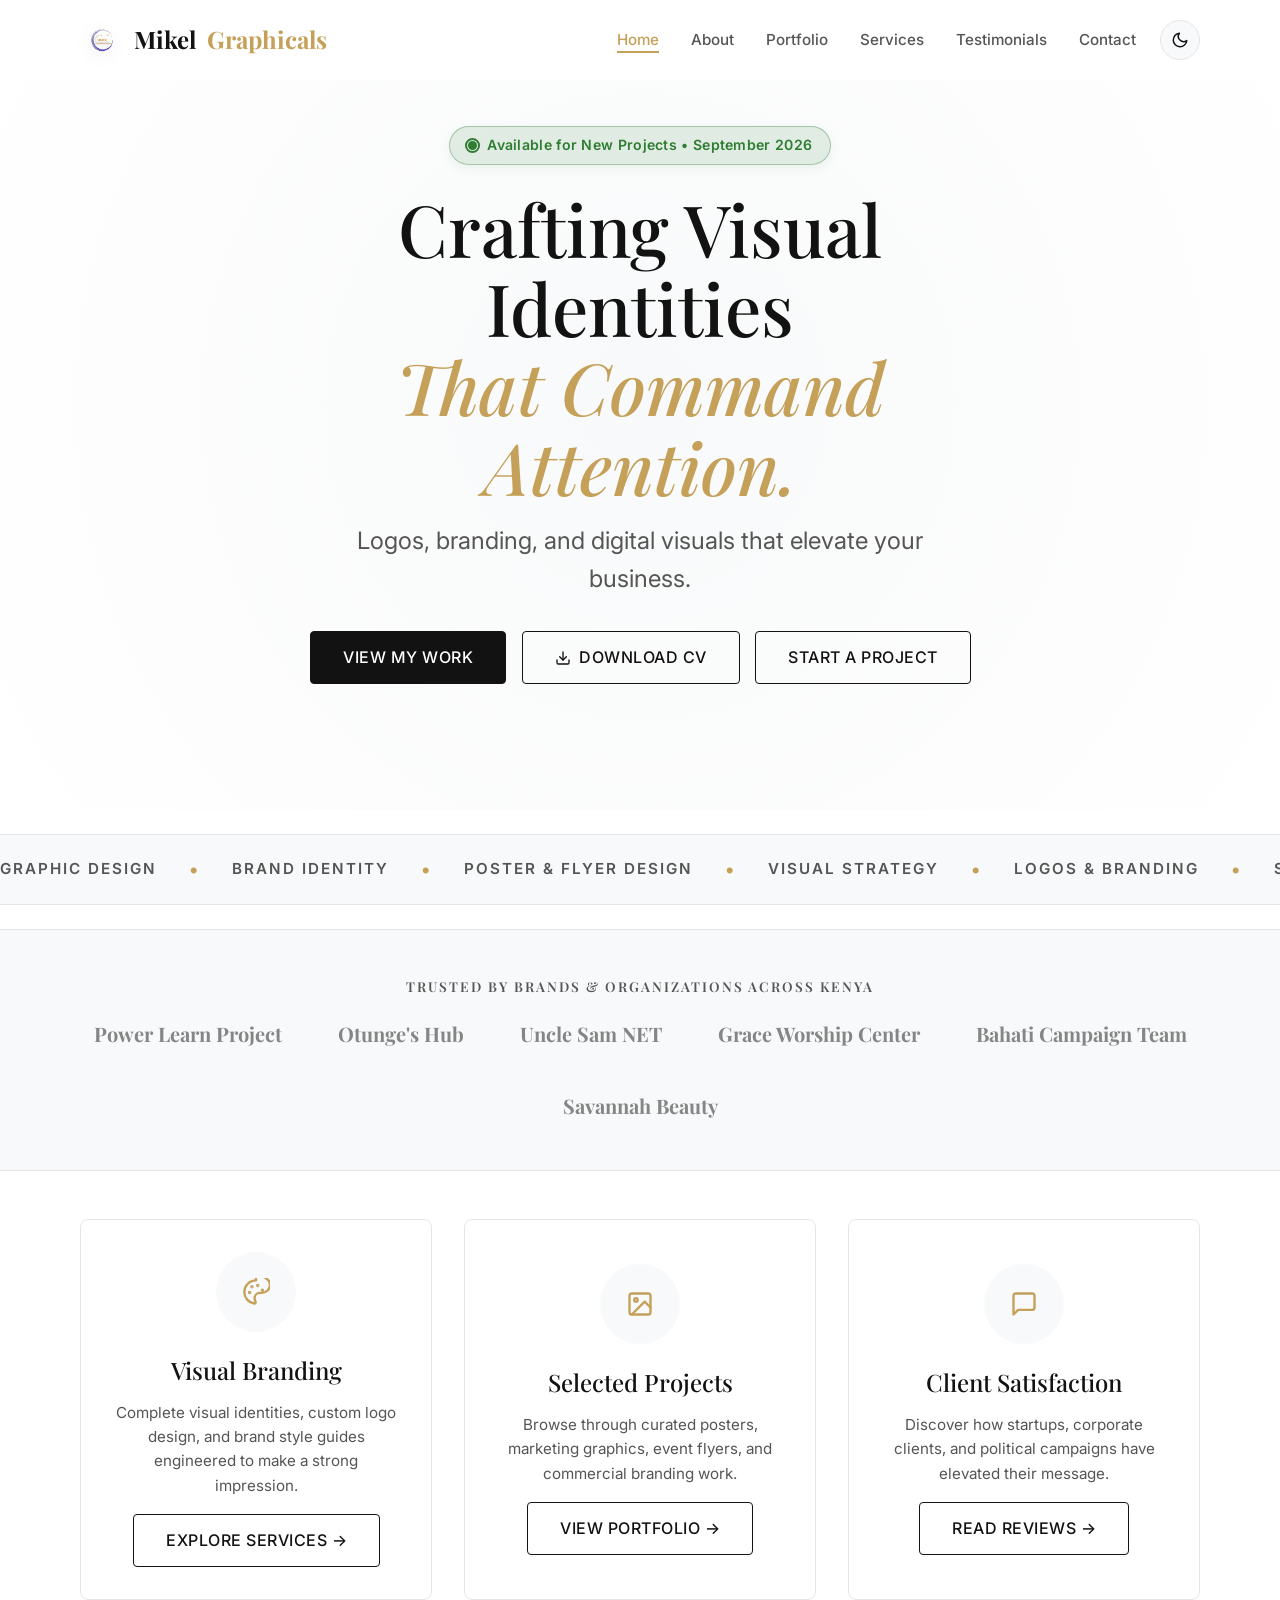
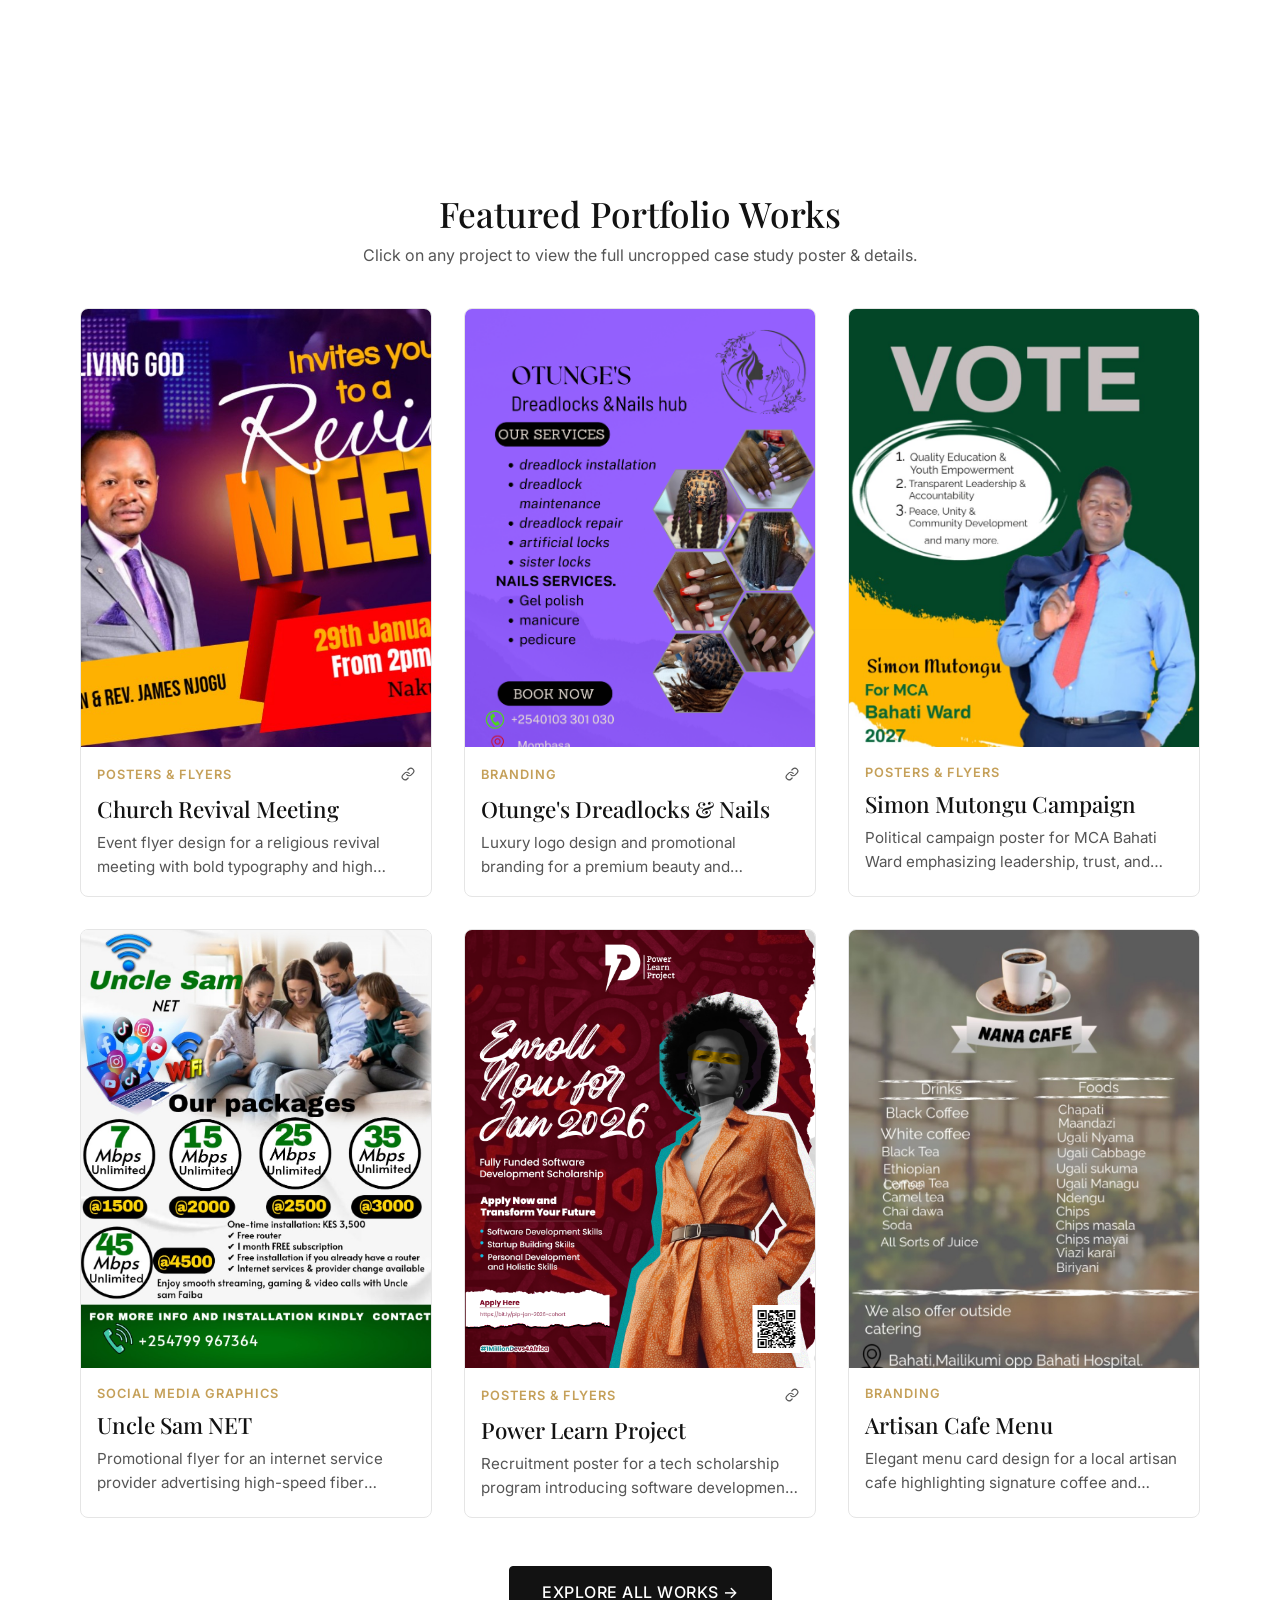
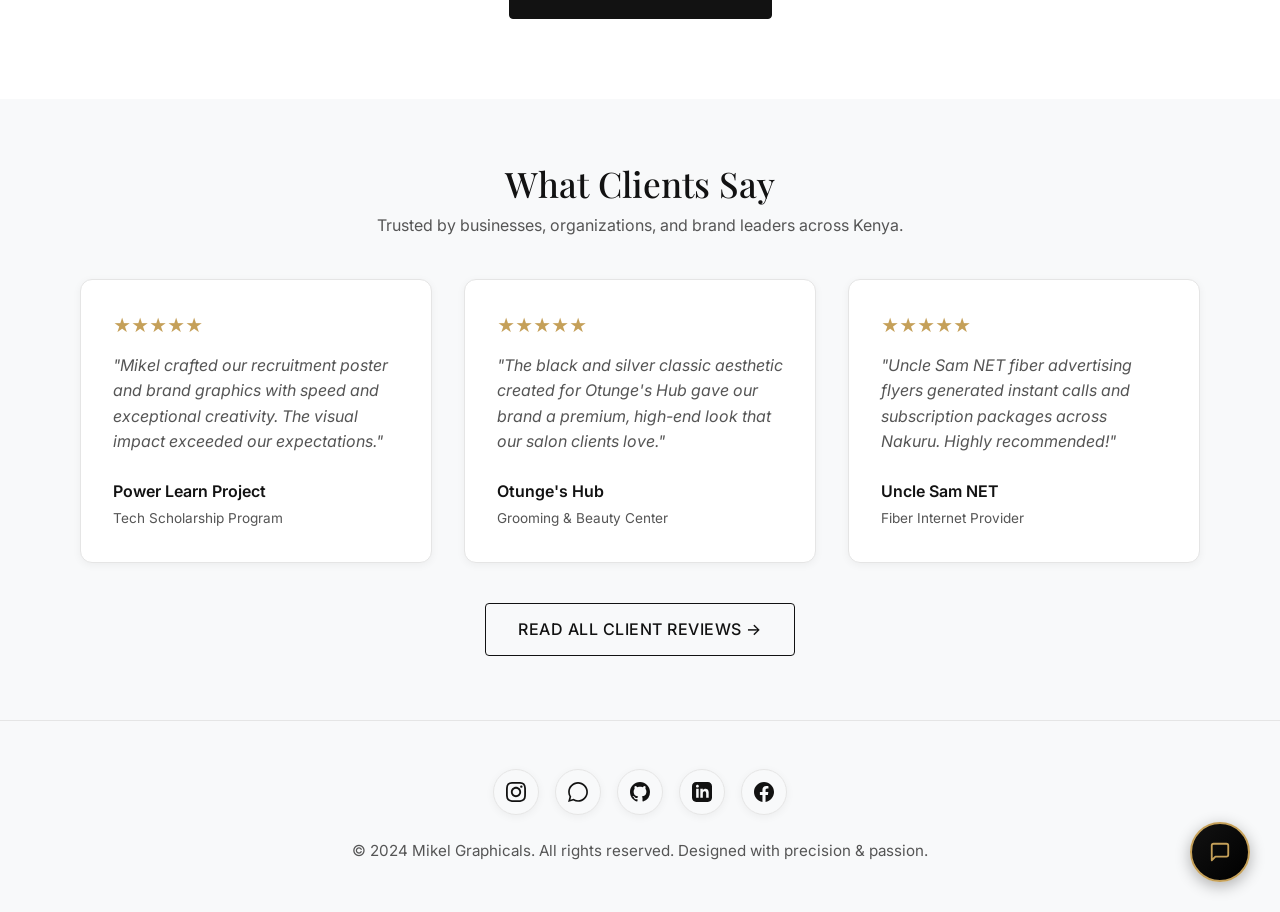
==== commit 5756e8d7: "Add files via upload" ====
--- a/index.html
+++ b/index.html
@@ -23,6 +23,30 @@
 
   <link rel="icon" type="image/svg+xml" href="favicon.svg" />
   <link rel="stylesheet" href="css/style.css" />
+  <!-- Schema.org Structured Data for Google Search SEO -->
+  <script type="application/ld+json">
+  {
+    "@context": "https://schema.org",
+    "@type": "LocalBusiness",
+    "name": "Mikel Graphicals",
+    "image": "https://mikel-graphicals.com/images/Mikel_Profile.jpg",
+    "logo": "https://mikel-graphicals.com/images/logo.png",
+    "description": "Graphic Designer & Visual Strategist specializing in logo design, brand identity systems, posters, and marketing graphics in Nakuru, Kenya.",
+    "telephone": "+254795168357",
+    "email": "mikelndungu263@gmail.com",
+    "address": {
+      "@type": "PostalAddress",
+      "addressLocality": "Nakuru",
+      "addressCountry": "KE"
+    },
+    "sameAs": [
+      "https://www.instagram.com/mikel_ndungu",
+      "https://github.com/Mikel265",
+      "https://www.linkedin.com/in/mikel-ndungu/"
+    ],
+    "priceRange": "KES 5000 - KES 45000"
+  }
+  </script>
 </head>
 
 <body>
@@ -30,7 +54,7 @@
   <!-- Navigation Bar -->
   <header class="navbar">
     <div class="container navbar-container">
-      <a href="index.html" class="logo">Mikel<span>Graphicals</span></a>
+      <a href="index.html" class="logo"><img src="images/logo.png" alt="Mikel Graphicals Logo" class="navbar-logo-img" />Mikel<span>Graphicals</span></a>
 
       <div class="nav-right-tools">
         <ul class="nav-menu" id="navMenu">
@@ -57,10 +81,18 @@
   <!-- Hero Section -->
   <section class="hero" id="home">
     <div class="container hero-content">
+      <div class="availability-badge">
+        <span class="status-pulse-dot"></span>
+        <span>Available for New Projects • September 2026</span>
+      </div>
       <h1 class="hero-title">Crafting Visual Identities <span>That Command Attention.</span></h1>
       <p class="hero-subtitle">Logos, branding, and digital visuals that elevate your business.</p>
       <div class="hero-buttons">
         <a href="portfolio.html" class="btn btn-primary">View My Work</a>
+        <a href="assets/Michael_Ndungu_CV.pdf" target="_blank" rel="noopener" download="Michael_Ndungu_CV.pdf" class="btn btn-outline" style="gap: 0.5rem;">
+          <svg width="16" height="16" viewBox="0 0 24 24" fill="none" stroke="currentColor" stroke-width="2" stroke-linecap="round" stroke-linejoin="round"><path d="M21 15v4a2 2 0 0 1-2 2H5a2 2 0 0 1-2-2v-4"></path><polyline points="7 10 12 15 17 10"></polyline><line x1="12" y1="15" x2="12" y2="3"></line></svg>
+          Download CV
+        </a>
         <a href="contact.html" class="btn btn-outline">Start a Project</a>
       </div>
     </div>
@@ -171,6 +203,43 @@
     </div>
   </section>
 
+  <!-- Home Page Testimonials & Client Reviews Strip -->
+  <section class="section" style="background-color: var(--bg-secondary); padding: 4rem 0;">
+    <div class="container">
+      <div class="section-header text-center" style="text-align: center; margin-bottom: 2.5rem;">
+        <h2 style="font-family: var(--font-serif); font-size: 2.2rem; margin-bottom: 0.5rem;">What Clients Say</h2>
+        <p style="color: var(--text-secondary); max-width: 600px; margin: 0 auto;">Trusted by businesses, organizations, and brand leaders across Kenya.</p>
+      </div>
+
+      <div style="display: grid; grid-template-columns: repeat(auto-fit, minmax(280px, 1fr)); gap: 2rem;">
+        <div style="background-color: var(--bg-primary); padding: 2rem; border-radius: 12px; border: 1px solid var(--border-color); box-shadow: var(--shadow-sm);">
+          <div style="color: var(--accent-color); margin-bottom: 0.8rem; font-size: 1.1rem;">★★★★★</div>
+          <p style="color: var(--text-secondary); line-height: 1.6; margin-bottom: 1.5rem; font-style: italic;">"Mikel crafted our recruitment poster and brand graphics with speed and exceptional creativity. The visual impact exceeded our expectations."</p>
+          <div style="font-weight: 600; color: var(--text-primary);">Power Learn Project</div>
+          <span style="font-size: 0.85rem; color: var(--text-secondary);">Tech Scholarship Program</span>
+        </div>
+
+        <div style="background-color: var(--bg-primary); padding: 2rem; border-radius: 12px; border: 1px solid var(--border-color); box-shadow: var(--shadow-sm);">
+          <div style="color: var(--accent-color); margin-bottom: 0.8rem; font-size: 1.1rem;">★★★★★</div>
+          <p style="color: var(--text-secondary); line-height: 1.6; margin-bottom: 1.5rem; font-style: italic;">"The black and silver classic aesthetic created for Otunge's Hub gave our brand a premium, high-end look that our salon clients love."</p>
+          <div style="font-weight: 600; color: var(--text-primary);">Otunge's Hub</div>
+          <span style="font-size: 0.85rem; color: var(--text-secondary);">Grooming & Beauty Center</span>
+        </div>
+
+        <div style="background-color: var(--bg-primary); padding: 2rem; border-radius: 12px; border: 1px solid var(--border-color); box-shadow: var(--shadow-sm);">
+          <div style="color: var(--accent-color); margin-bottom: 0.8rem; font-size: 1.1rem;">★★★★★</div>
+          <p style="color: var(--text-secondary); line-height: 1.6; margin-bottom: 1.5rem; font-style: italic;">"Uncle Sam NET fiber advertising flyers generated instant calls and subscription packages across Nakuru. Highly recommended!"</p>
+          <div style="font-weight: 600; color: var(--text-primary);">Uncle Sam NET</div>
+          <span style="font-size: 0.85rem; color: var(--text-secondary);">Fiber Internet Provider</span>
+        </div>
+      </div>
+
+      <div style="text-align: center; margin-top: 2.5rem;">
+        <a href="testimonials.html" class="btn btn-outline">Read All Client Reviews &rarr;</a>
+      </div>
+    </div>
+  </section>
+
   <!-- Miki Floating AI Chatbot Widget -->
   <div class="miki-widget">
     <div class="miki-chat-window" id="mikiWindow">
--- a/css/style.css
+++ b/css/style.css
@@ -37,17 +37,6 @@
   padding: 0;
 }
 
-/* Modern View Transitions API */
-@view-transition {
-  navigation: auto;
-}
-
-::view-transition-old(root),
-::view-transition-new(root) {
-  animation-duration: 0.35s;
-  animation-timing-function: cubic-bezier(0.16, 1, 0.3, 1);
-}
-
 html {
   scroll-behavior: smooth;
   scroll-padding-top: 90px;
@@ -62,52 +51,15 @@
   line-height: 1.6;
   -webkit-font-smoothing: antialiased;
   -moz-osx-font-smoothing: grayscale;
-  opacity: 0;
-  transform: translateY(8px);
-  transition: opacity 0.35s cubic-bezier(0.16, 1, 0.3, 1), transform 0.35s cubic-bezier(0.16, 1, 0.3, 1), background-color var(--transition-smooth), color var(--transition-smooth);
-}
-
-body.page-loaded {
   opacity: 1;
   transform: translateY(0);
 }
 
-body.page-exiting {
-  opacity: 0;
-  transform: translateY(-8px);
-  pointer-events: none;
-}
-
-/* Scroll Reveal Animations */
+/* Section Display */
 .reveal {
-  opacity: 0;
-  transform: translateY(30px);
-  transition: opacity 0.7s cubic-bezier(0.16, 1, 0.3, 1), transform 0.7s cubic-bezier(0.16, 1, 0.3, 1);
-  will-change: opacity, transform;
-}
-
-.reveal.reveal-left {
-  transform: translateX(-30px);
-}
-
-.reveal.reveal-right {
-  transform: translateX(30px);
-}
-
-.reveal.reveal-scale {
-  transform: scale(0.94);
-}
-
-.reveal.is-visible {
   opacity: 1;
-  transform: translateY(0) translateX(0) scale(1);
-}
-
-.reveal-delay-1 { transition-delay: 0.1s; }
-.reveal-delay-2 { transition-delay: 0.2s; }
-.reveal-delay-3 { transition-delay: 0.3s; }
-.reveal-delay-4 { transition-delay: 0.4s; }
-.reveal-delay-5 { transition-delay: 0.5s; }
+  transform: translateY(0);
+}
 
 h1, h2, h3, h4, h5, h6 {
   font-family: var(--font-serif);
@@ -192,7 +144,20 @@
   color: var(--text-primary);
   display: flex;
   align-items: center;
-  gap: 0.5rem;
+  gap: 0.65rem;
+}
+
+.navbar-logo-img {
+  height: 44px;
+  width: auto;
+  object-fit: contain;
+  vertical-align: middle;
+  filter: drop-shadow(0 2px 8px rgba(0, 0, 0, 0.25));
+  transition: transform 0.4s cubic-bezier(0.34, 1.56, 0.64, 1);
+}
+
+.logo:hover .navbar-logo-img {
+  transform: scale(1.14) rotate(-5deg);
 }
 
 .logo span {
@@ -303,6 +268,61 @@
 }
 
 /* Hero Section */
+.availability-badge {
+  display: inline-flex;
+  align-items: center;
+  gap: 0.65rem;
+  padding: 0.45rem 1.1rem;
+  border-radius: 30px;
+  background-color: rgba(46, 125, 50, 0.12);
+  border: 1px solid rgba(46, 125, 50, 0.35);
+  color: #2e7d32;
+  font-size: 0.88rem;
+  font-weight: 600;
+  margin-bottom: 1.5rem;
+  letter-spacing: 0.3px;
+  box-shadow: 0 4px 12px rgba(46, 125, 50, 0.08);
+}
+
+[data-theme="dark"] .availability-badge {
+  background-color: rgba(129, 199, 132, 0.15);
+  border-color: rgba(129, 199, 132, 0.4);
+  color: #81c784;
+}
+
+.status-pulse-dot {
+  width: 9px;
+  height: 9px;
+  border-radius: 50%;
+  background-color: #2e7d32;
+  position: relative;
+}
+
+[data-theme="dark"] .status-pulse-dot {
+  background-color: #81c784;
+}
+
+.status-pulse-dot::after {
+  content: "";
+  position: absolute;
+  top: -3px;
+  left: -3px;
+  right: -3px;
+  bottom: -3px;
+  border-radius: 50%;
+  border: 2px solid #2e7d32;
+  animation: pulse-ring 1.8s infinite cubic-bezier(0.215, 0.61, 0.355, 1);
+}
+
+[data-theme="dark"] .status-pulse-dot::after {
+  border-color: #81c784;
+}
+
+@keyframes pulse-ring {
+  0% { transform: scale(0.6); opacity: 1; }
+  100% { transform: scale(2.2); opacity: 0; }
+}
+
 .hero {
   min-height: 90vh;
   display: flex;
@@ -431,25 +451,43 @@
   align-items: center;
 }
 
+/* 3D Photo Spin Effect on Hover */
 .about-image-wrapper {
   width: 100%;
-  max-width: 460px;
+  max-width: 400px;
   margin: 0 auto;
-  border-radius: 12px;
+  border-radius: 16px;
   overflow: hidden;
-  box-shadow: var(--shadow-md);
+  box-shadow: 0 12px 36px rgba(0, 0, 0, 0.12);
   background-color: var(--bg-secondary);
-  border: 1px solid var(--border-color);
-}
-
-.about-image-placeholder,
+  border: 2px solid var(--border-color);
+  perspective: 1000px;
+  transition: border-color 0.4s ease, box-shadow 0.4s ease, transform 0.4s ease;
+  cursor: pointer;
+}
+
+.about-image-wrapper:hover {
+  border-color: var(--accent-color);
+  box-shadow: 0 16px 42px rgba(197, 160, 89, 0.35);
+  transform: translateY(-4px);
+}
+
 .about-image {
   width: 100%;
   height: auto;
-  max-height: 520px;
-  object-fit: contain;
+  aspect-ratio: 2 / 3;
+  object-fit: cover;
+  object-position: center 10%;
   display: block;
-  border-radius: 12px;
+  border-radius: 14px;
+  transition: transform 1.6s cubic-bezier(0.25, 1, 0.5, 1);
+  transform-style: preserve-3d;
+  will-change: transform;
+}
+
+.about-image-wrapper:hover .about-image,
+.about-image-wrapper.spin-active .about-image {
+  transform: rotateY(360deg) scale(1.04);
 }
 
 .about-text h2 {
@@ -1935,8 +1973,65 @@
   border: 1px solid #d32f2f;
 }
 
-[data-theme="dark"] .status-msg.error {
-  color: #ef5350;
-  border-color: #ef5350;
-}
-
+/* Custom Cost Calculator Cards */
+.calc-checkbox-card {
+  display: flex;
+  align-items: flex-start;
+  gap: 1rem;
+  padding: 1.25rem 1.5rem;
+  background-color: var(--bg-primary);
+  border: 1px solid var(--border-color);
+  border-radius: 12px;
+  cursor: pointer;
+  transition: all var(--transition-fast);
+}
+
+.calc-checkbox-card:hover {
+  border-color: var(--accent-color);
+  transform: translateY(-2px);
+  box-shadow: var(--shadow-sm);
+}
+
+.calc-check {
+  width: 20px;
+  height: 20px;
+  margin-top: 2px;
+  accent-color: var(--accent-color);
+  cursor: pointer;
+}
+
+.calc-card-content strong {
+  display: block;
+  font-family: var(--font-serif);
+  font-size: 1.1rem;
+  color: var(--text-primary);
+  margin-bottom: 0.2rem;
+}
+
+.calc-card-content span {
+  font-size: 0.88rem;
+  color: var(--text-secondary);
+}
+
+/* Copy Button Styling */
+.copy-btn {
+  display: inline-flex;
+  align-items: center;
+  gap: 0.4rem;
+  padding: 0.35rem 0.85rem;
+  font-size: 0.82rem;
+  font-weight: 600;
+  border-radius: 20px;
+  background-color: var(--bg-secondary);
+  border: 1px solid var(--border-color);
+  color: var(--text-secondary);
+  cursor: pointer;
+  transition: all var(--transition-fast);
+}
+
+.copy-btn:hover, .copy-btn.copied {
+  background-color: var(--accent-color);
+  color: #121212;
+  border-color: var(--accent-color);
+}
+
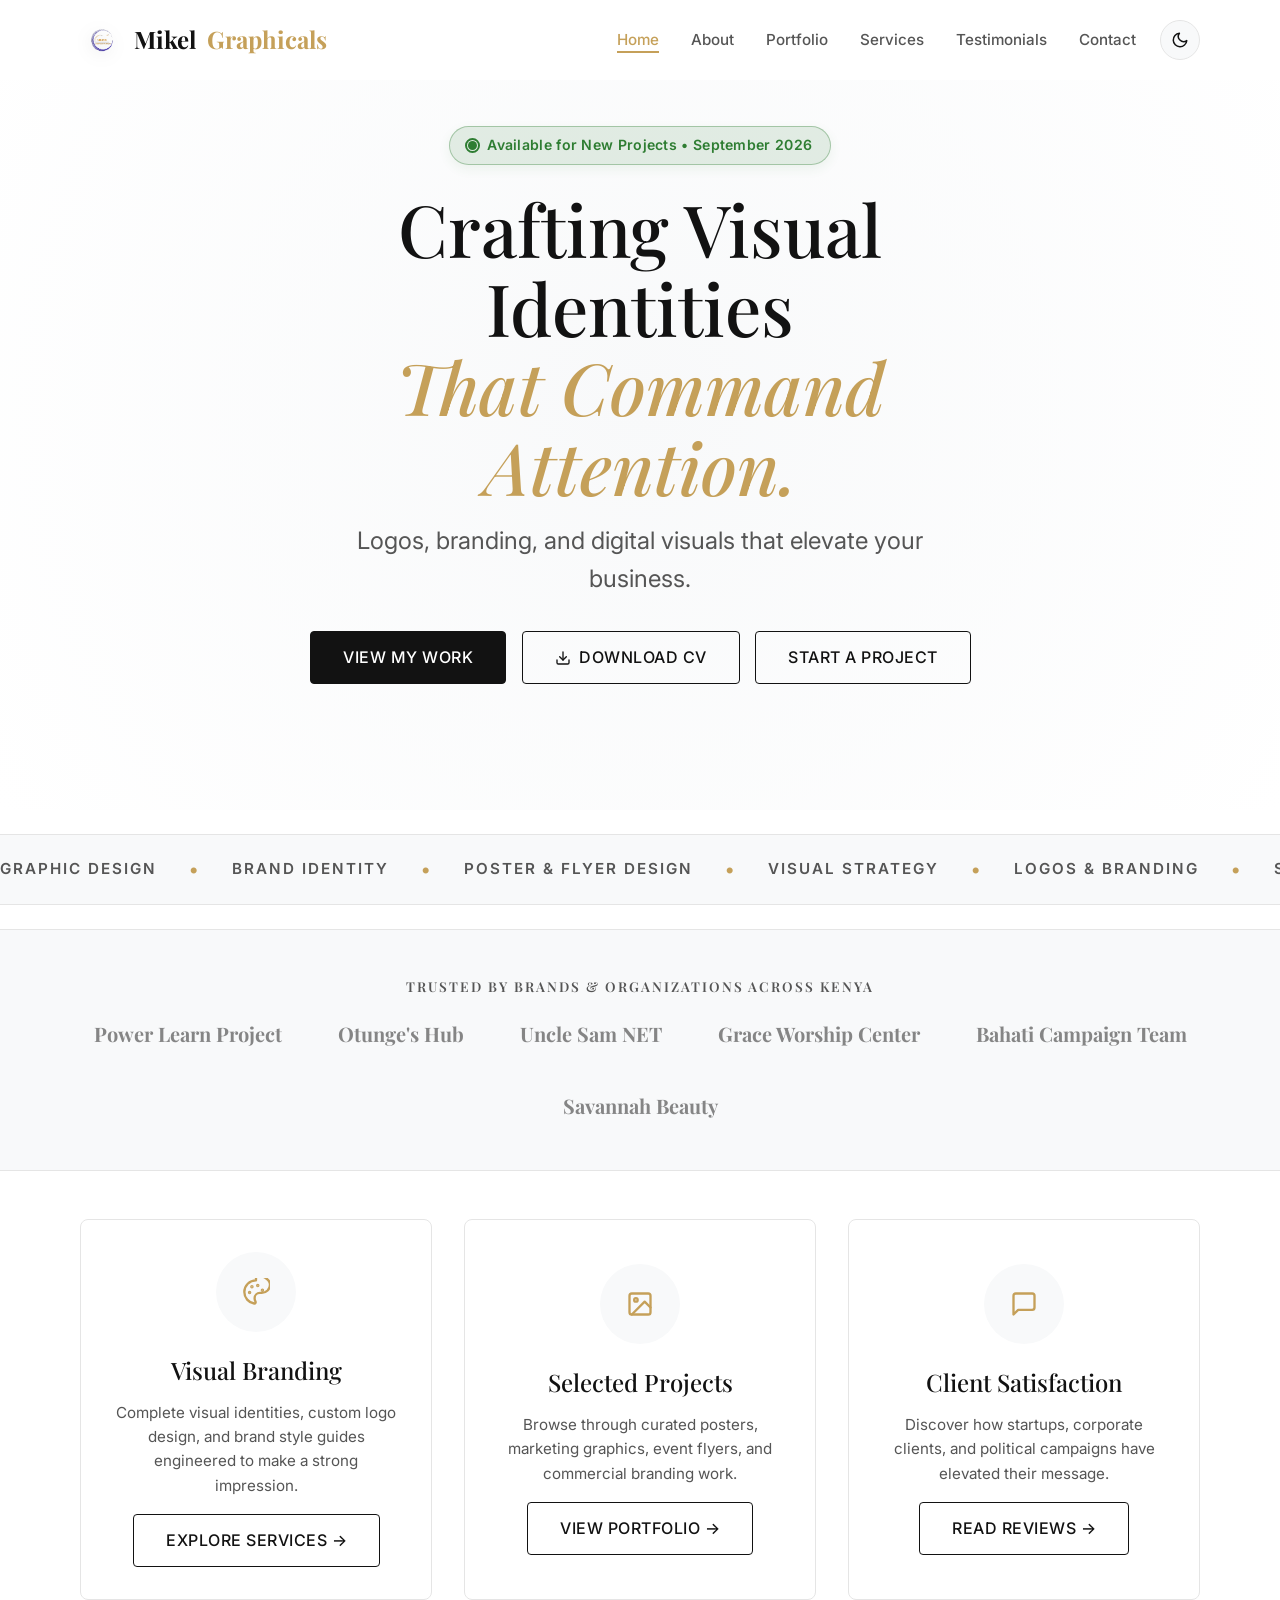
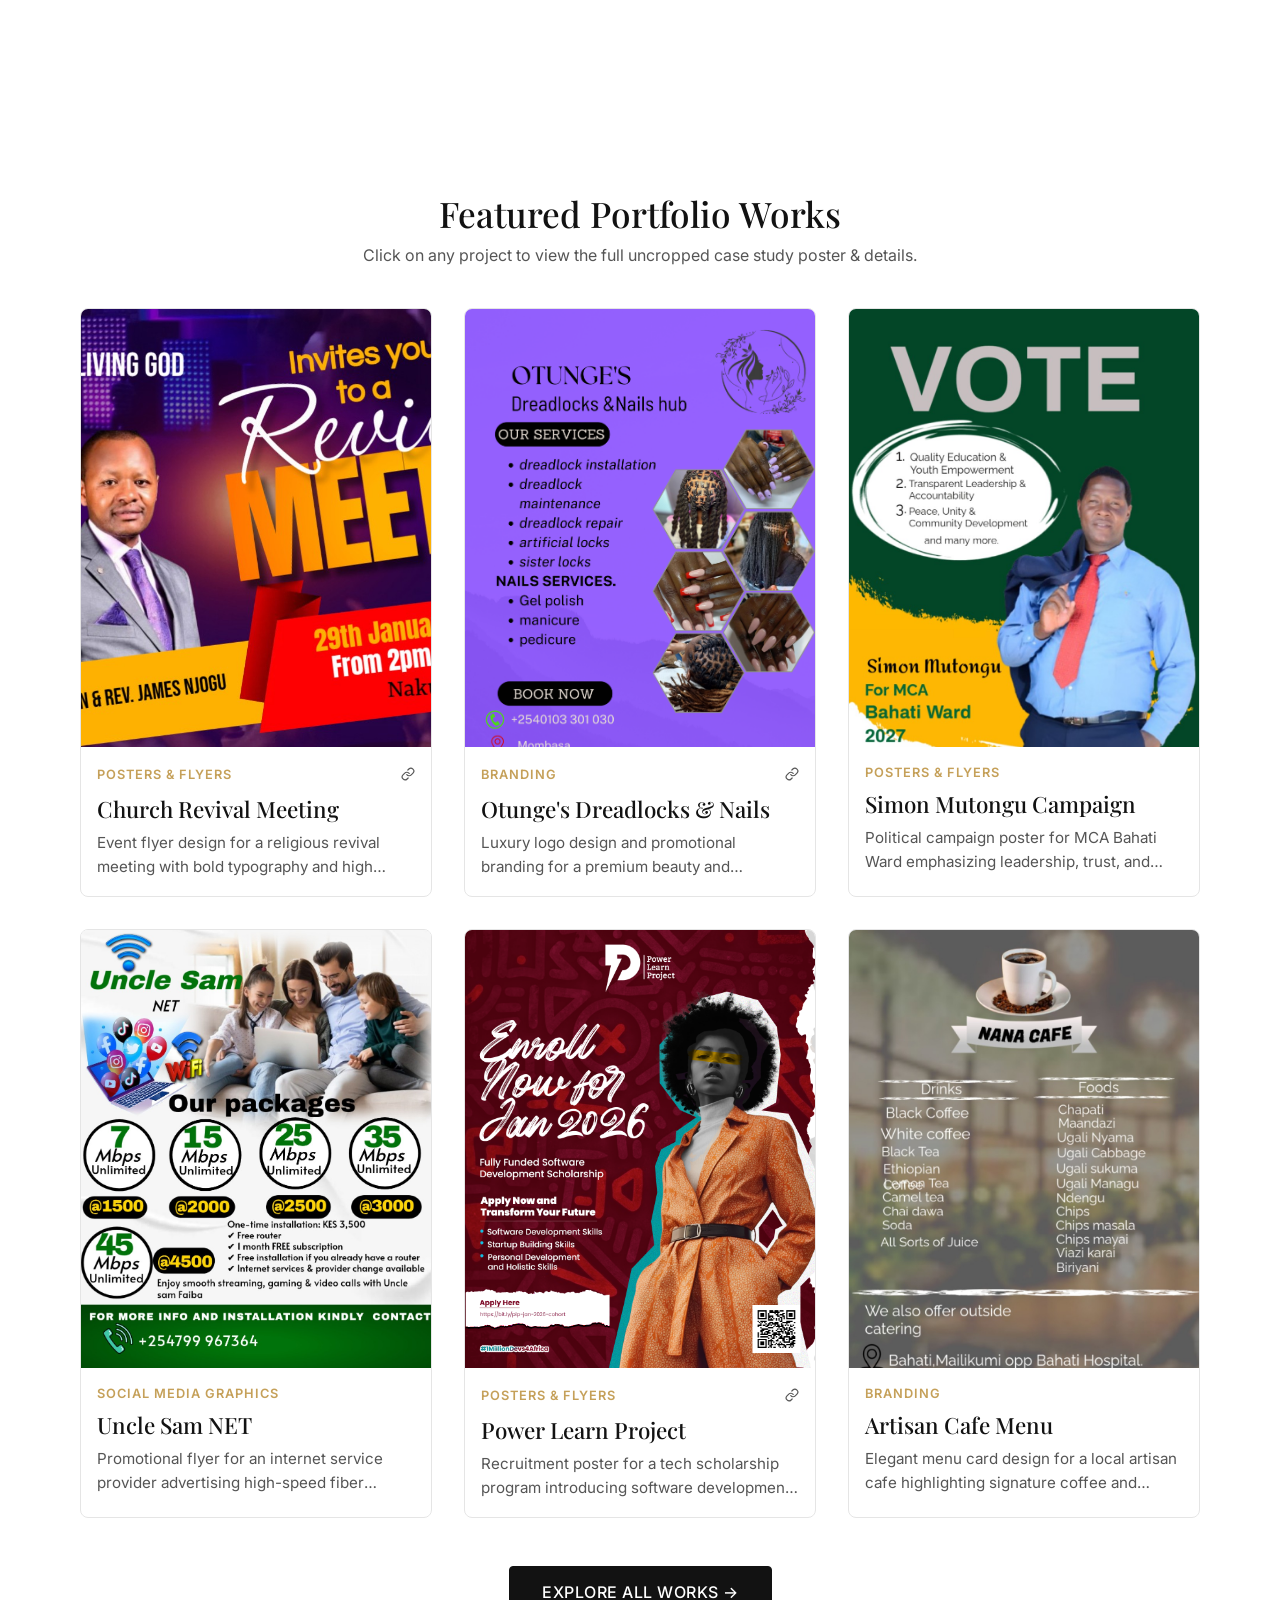
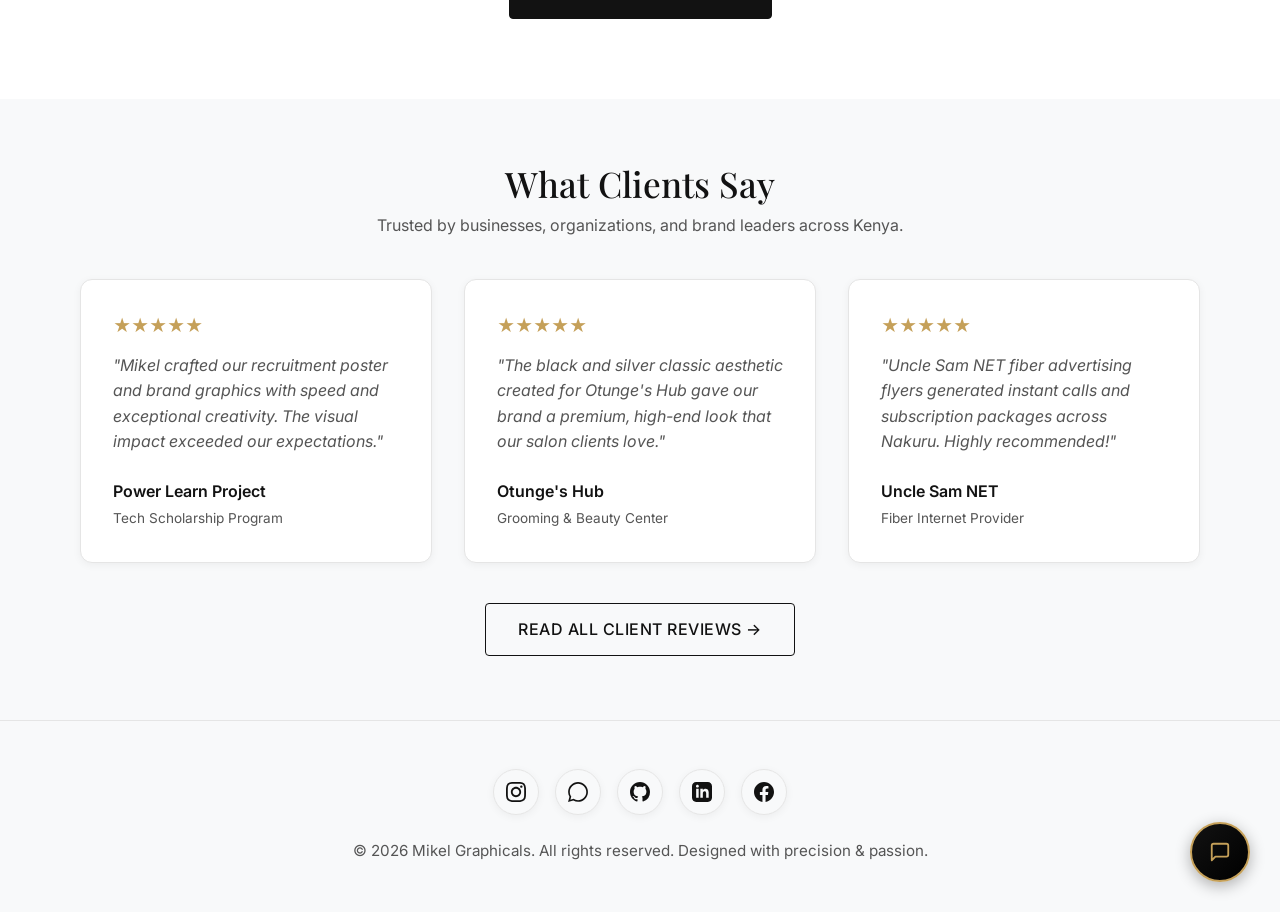
==== commit 0c293e49: "Add files via upload" ====
--- a/index.html
+++ b/index.html
@@ -299,7 +299,7 @@
           <svg viewBox="0 0 24 24"><path d="M24 12.073c0-6.627-5.373-12-12-12s-12 5.373-12 12c0 5.99 4.388 10.954 10.125 11.854v-8.385H7.078v-3.47h3.047V9.43c0-3.007 1.792-4.669 4.533-4.669 1.312 0 2.686.235 2.686.235v2.953H15.83c-1.491 0-1.956.925-1.956 1.874v2.25h3.328l-.532 3.47h-2.796v8.385C19.612 23.027 24 18.062 24 12.073z"/></svg>
         </a>
       </div>
-      <p>&copy; 2024 Mikel Graphicals. All rights reserved. Designed with precision & passion.</p>
+      <p>&copy; 2026 Mikel Graphicals. All rights reserved. Designed with precision & passion.</p>
     </div>
   </footer>
 
--- a/css/style.css
+++ b/css/style.css
@@ -2035,3 +2035,313 @@
   border-color: var(--accent-color);
 }
 
+/* Software & Technical Skill Suite Matrix */
+.skills-matrix-section {
+  margin-top: 4rem;
+  padding: 3rem 2rem;
+  background-color: var(--bg-secondary);
+  border-radius: 16px;
+  border: 1px solid var(--border-color);
+}
+
+.skills-grid {
+  display: grid;
+  grid-template-columns: repeat(auto-fit, minmax(280px, 1fr));
+  gap: 1.5rem;
+  margin-top: 2rem;
+}
+
+.skill-card {
+  background-color: var(--bg-primary);
+  padding: 1.5rem;
+  border-radius: 12px;
+  border: 1px solid var(--border-color);
+  box-shadow: var(--shadow-sm);
+  transition: transform var(--transition-fast), border-color var(--transition-fast);
+}
+
+.skill-card:hover {
+  transform: translateY(-4px);
+  border-color: var(--accent-color);
+}
+
+.skill-header {
+  display: flex;
+  align-items: center;
+  gap: 1rem;
+  margin-bottom: 1rem;
+}
+
+.skill-icon-badge {
+  width: 44px;
+  height: 44px;
+  border-radius: 10px;
+  display: flex;
+  align-items: center;
+  justify-content: center;
+  font-weight: 700;
+  font-size: 0.95rem;
+  color: #fff;
+  background: linear-gradient(135deg, var(--accent-color), var(--accent-hover));
+  box-shadow: 0 4px 12px rgba(197, 160, 89, 0.3);
+}
+
+.skill-icon-badge.ps { background: linear-gradient(135deg, #001e36, #31a8ff); }
+.skill-icon-badge.ai { background: linear-gradient(135deg, #330000, #ff9a00); }
+.skill-icon-badge.id { background: linear-gradient(135deg, #2b001a, #ff3366); }
+.skill-icon-badge.figma { background: linear-gradient(135deg, #1abcfe, #a259ff); }
+.skill-icon-badge.cd { background: linear-gradient(135deg, #1b4332, #2d6a4f); }
+.skill-icon-badge.canva { background: linear-gradient(135deg, #00c4cc, #7d2ae8); }
+
+.skill-title-wrapper h3 {
+  font-family: var(--font-serif);
+  font-size: 1.15rem;
+  margin-bottom: 0.15rem;
+}
+
+.skill-title-wrapper span {
+  font-size: 0.8rem;
+  color: var(--text-secondary);
+}
+
+.skill-level-row {
+  display: flex;
+  justify-content: space-between;
+  align-items: center;
+  font-size: 0.85rem;
+  font-weight: 600;
+  margin-bottom: 0.4rem;
+  color: var(--text-primary);
+}
+
+.skill-progress-bar {
+  width: 100%;
+  height: 7px;
+  background-color: var(--border-color);
+  border-radius: 10px;
+  overflow: hidden;
+  margin-bottom: 1rem;
+}
+
+.skill-progress-fill {
+  height: 100%;
+  background: linear-gradient(90deg, var(--accent-color), var(--accent-hover));
+  border-radius: 10px;
+  transition: width 1s ease-in-out;
+}
+
+.skill-tags {
+  display: flex;
+  flex-wrap: wrap;
+  gap: 0.4rem;
+}
+
+.skill-tag-pill {
+  font-size: 0.75rem;
+  padding: 0.2rem 0.6rem;
+  border-radius: 12px;
+  background-color: var(--bg-secondary);
+  border: 1px solid var(--border-color);
+  color: var(--text-secondary);
+  font-weight: 500;
+}
+
+/* Miki Chatbot Quick Suggestion Chips */
+.miki-chips-container {
+  display: flex;
+  flex-wrap: wrap;
+  gap: 0.4rem;
+  padding: 0.5rem 0.8rem;
+  background-color: var(--bg-secondary);
+  border-top: 1px solid var(--border-color);
+}
+
+.miki-chip {
+  font-size: 0.75rem;
+  font-weight: 500;
+  padding: 0.3rem 0.75rem;
+  border-radius: 20px;
+  background-color: var(--bg-primary);
+  border: 1px solid var(--border-color);
+  color: var(--text-primary);
+  cursor: pointer;
+  transition: all var(--transition-fast);
+}
+
+.miki-chip:hover {
+  background-color: var(--accent-color);
+  color: #121212;
+  border-color: var(--accent-color);
+  transform: translateY(-1px);
+}
+
+/* Portfolio Toolbar: View Switcher & Live Project Counter Badge */
+.portfolio-toolbar {
+  display: flex;
+  justify-content: space-between;
+  align-items: center;
+  margin-top: 1.5rem;
+  margin-bottom: 2rem;
+  flex-wrap: wrap;
+  gap: 1rem;
+}
+
+.project-counter-badge {
+  display: inline-flex;
+  align-items: center;
+  gap: 0.5rem;
+  font-size: 0.9rem;
+  font-weight: 600;
+  color: var(--accent-color);
+  background-color: rgba(197, 160, 89, 0.12);
+  padding: 0.4rem 1rem;
+  border-radius: 20px;
+  border: 1px solid rgba(197, 160, 89, 0.3);
+}
+
+.view-switcher {
+  display: flex;
+  align-items: center;
+  gap: 0.3rem;
+  background-color: var(--bg-secondary);
+  padding: 0.3rem;
+  border-radius: 8px;
+  border: 1px solid var(--border-color);
+}
+
+.view-btn {
+  display: inline-flex;
+  align-items: center;
+  gap: 0.4rem;
+  padding: 0.4rem 0.8rem;
+  font-size: 0.85rem;
+  font-weight: 500;
+  border-radius: 6px;
+  color: var(--text-secondary);
+  transition: all var(--transition-fast);
+}
+
+.view-btn.active, .view-btn:hover {
+  background-color: var(--bg-primary);
+  color: var(--accent-color);
+  box-shadow: var(--shadow-sm);
+}
+
+/* Portfolio List View Style */
+.portfolio-grid.list-view {
+  display: flex;
+  flex-direction: column;
+  gap: 1.25rem;
+}
+
+.portfolio-grid.list-view .project-card {
+  display: grid;
+  grid-template-columns: 200px 1fr;
+  align-items: center;
+  gap: 1.5rem;
+  height: auto;
+}
+
+@media (max-width: 640px) {
+  .portfolio-grid.list-view .project-card {
+    grid-template-columns: 1fr;
+  }
+}
+
+.portfolio-grid.list-view .card-image-wrapper {
+  height: 140px;
+  border-radius: 10px;
+}
+
+/* Review Modal & Avatar Badges */
+.author-avatar-badge {
+  width: 46px;
+  height: 46px;
+  border-radius: 50%;
+  display: flex;
+  align-items: center;
+  justify-content: center;
+  font-weight: 700;
+  font-size: 1rem;
+  color: #fff;
+  background: linear-gradient(135deg, var(--accent-color), var(--accent-hover));
+  box-shadow: 0 4px 10px rgba(197, 160, 89, 0.3);
+  flex-shrink: 0;
+}
+
+.review-modal-overlay {
+  position: fixed;
+  top: 0;
+  left: 0;
+  width: 100%;
+  height: 100%;
+  background-color: rgba(0, 0, 0, 0.75);
+  backdrop-filter: blur(8px);
+  z-index: 10000;
+  display: flex;
+  align-items: center;
+  justify-content: center;
+  opacity: 0;
+  pointer-events: none;
+  transition: opacity 0.3s ease;
+}
+
+.review-modal-overlay.active {
+  opacity: 1;
+  pointer-events: auto;
+}
+
+.review-modal {
+  background-color: var(--bg-primary);
+  border: 1px solid var(--border-color);
+  border-radius: 16px;
+  width: 90%;
+  max-width: 520px;
+  padding: 2rem;
+  position: relative;
+  box-shadow: var(--shadow-md);
+  transform: translateY(20px);
+  transition: transform 0.3s ease;
+}
+
+.review-modal-overlay.active .review-modal {
+  transform: translateY(0);
+}
+
+.star-rating-select {
+  display: flex;
+  gap: 0.5rem;
+  font-size: 1.5rem;
+  cursor: pointer;
+  color: var(--border-color);
+  margin-top: 0.3rem;
+}
+
+.star-rating-select .star {
+  transition: color 0.2s ease;
+}
+
+.star-rating-select .star.active {
+  color: var(--accent-color);
+}
+
+/* Package Handoff Banner on Contact Form */
+.selected-package-banner {
+  background-color: rgba(197, 160, 89, 0.12);
+  border: 1px dashed var(--accent-color);
+  padding: 0.9rem 1.2rem;
+  border-radius: 10px;
+  margin-bottom: 1.5rem;
+  display: flex;
+  align-items: center;
+  justify-content: space-between;
+  font-size: 0.9rem;
+  color: var(--text-primary);
+}
+
+.selected-package-banner span {
+  font-weight: 600;
+  color: var(--accent-color);
+}
+
+
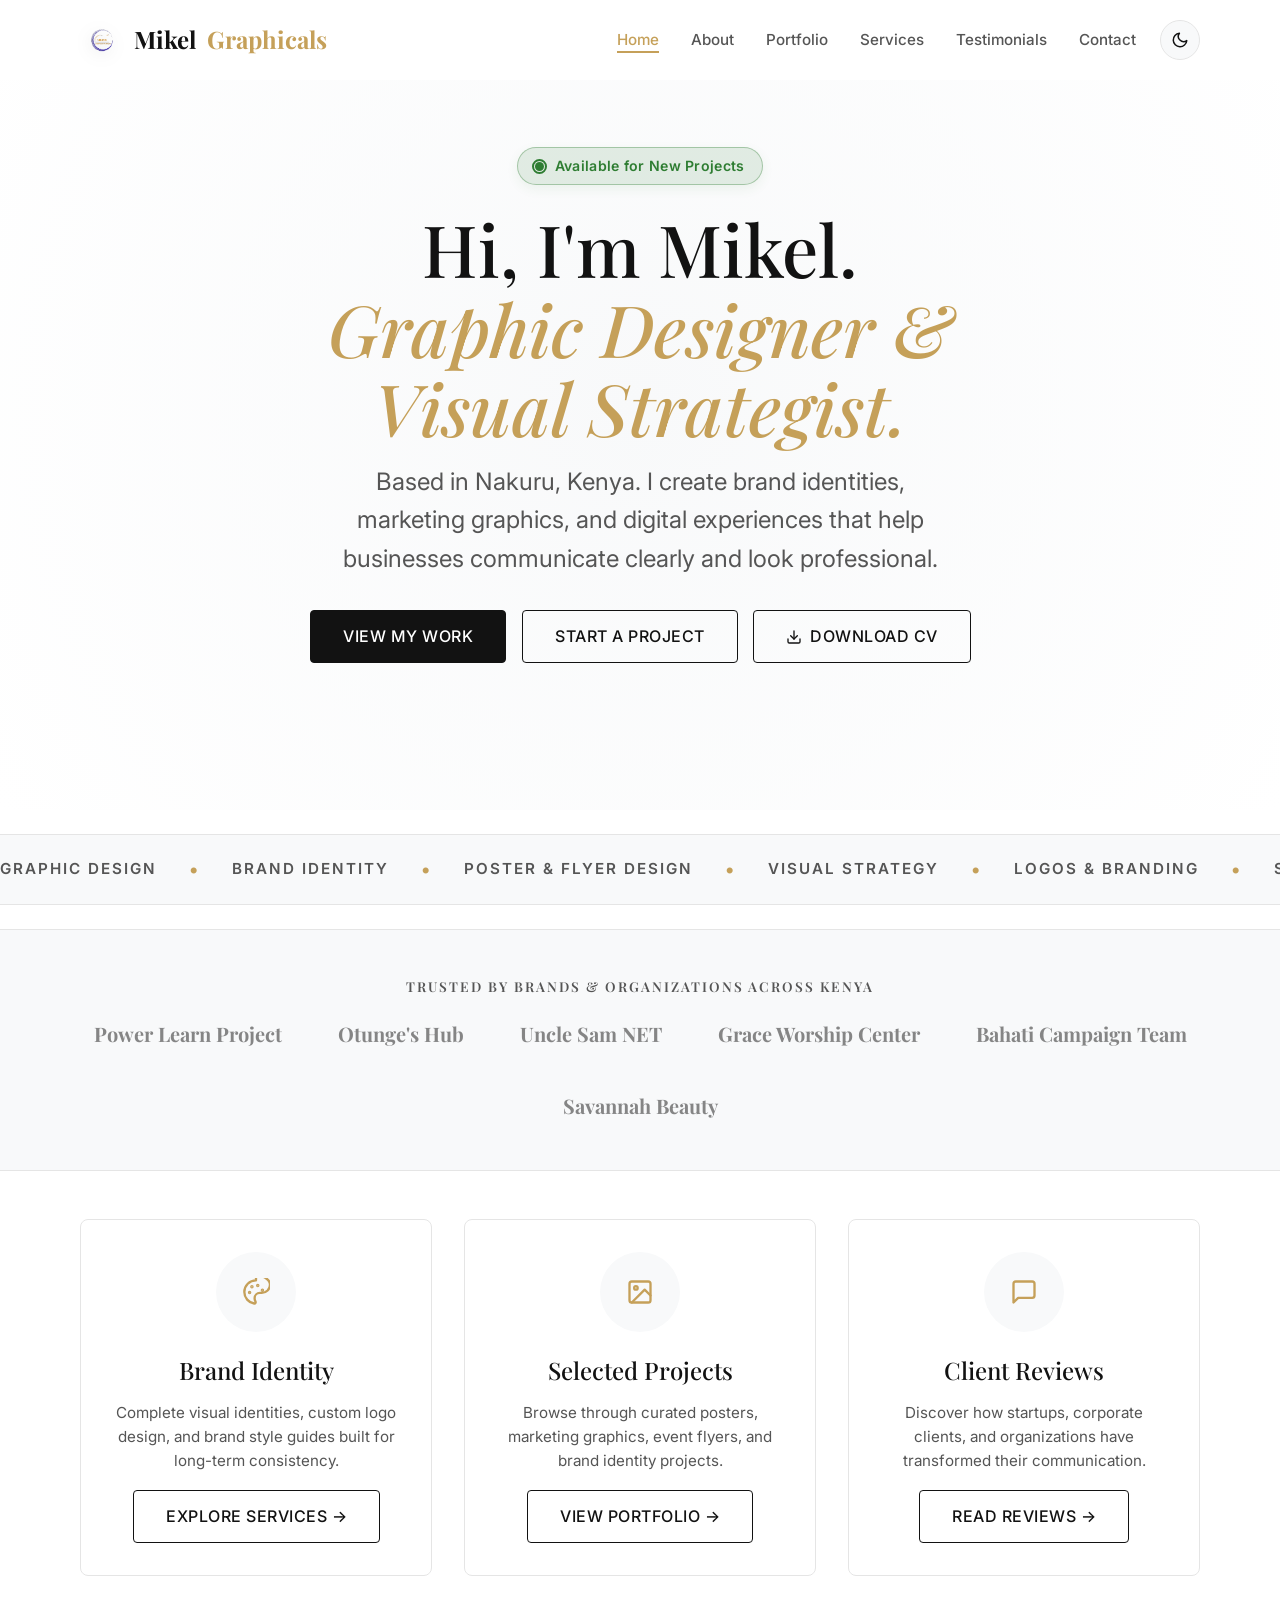
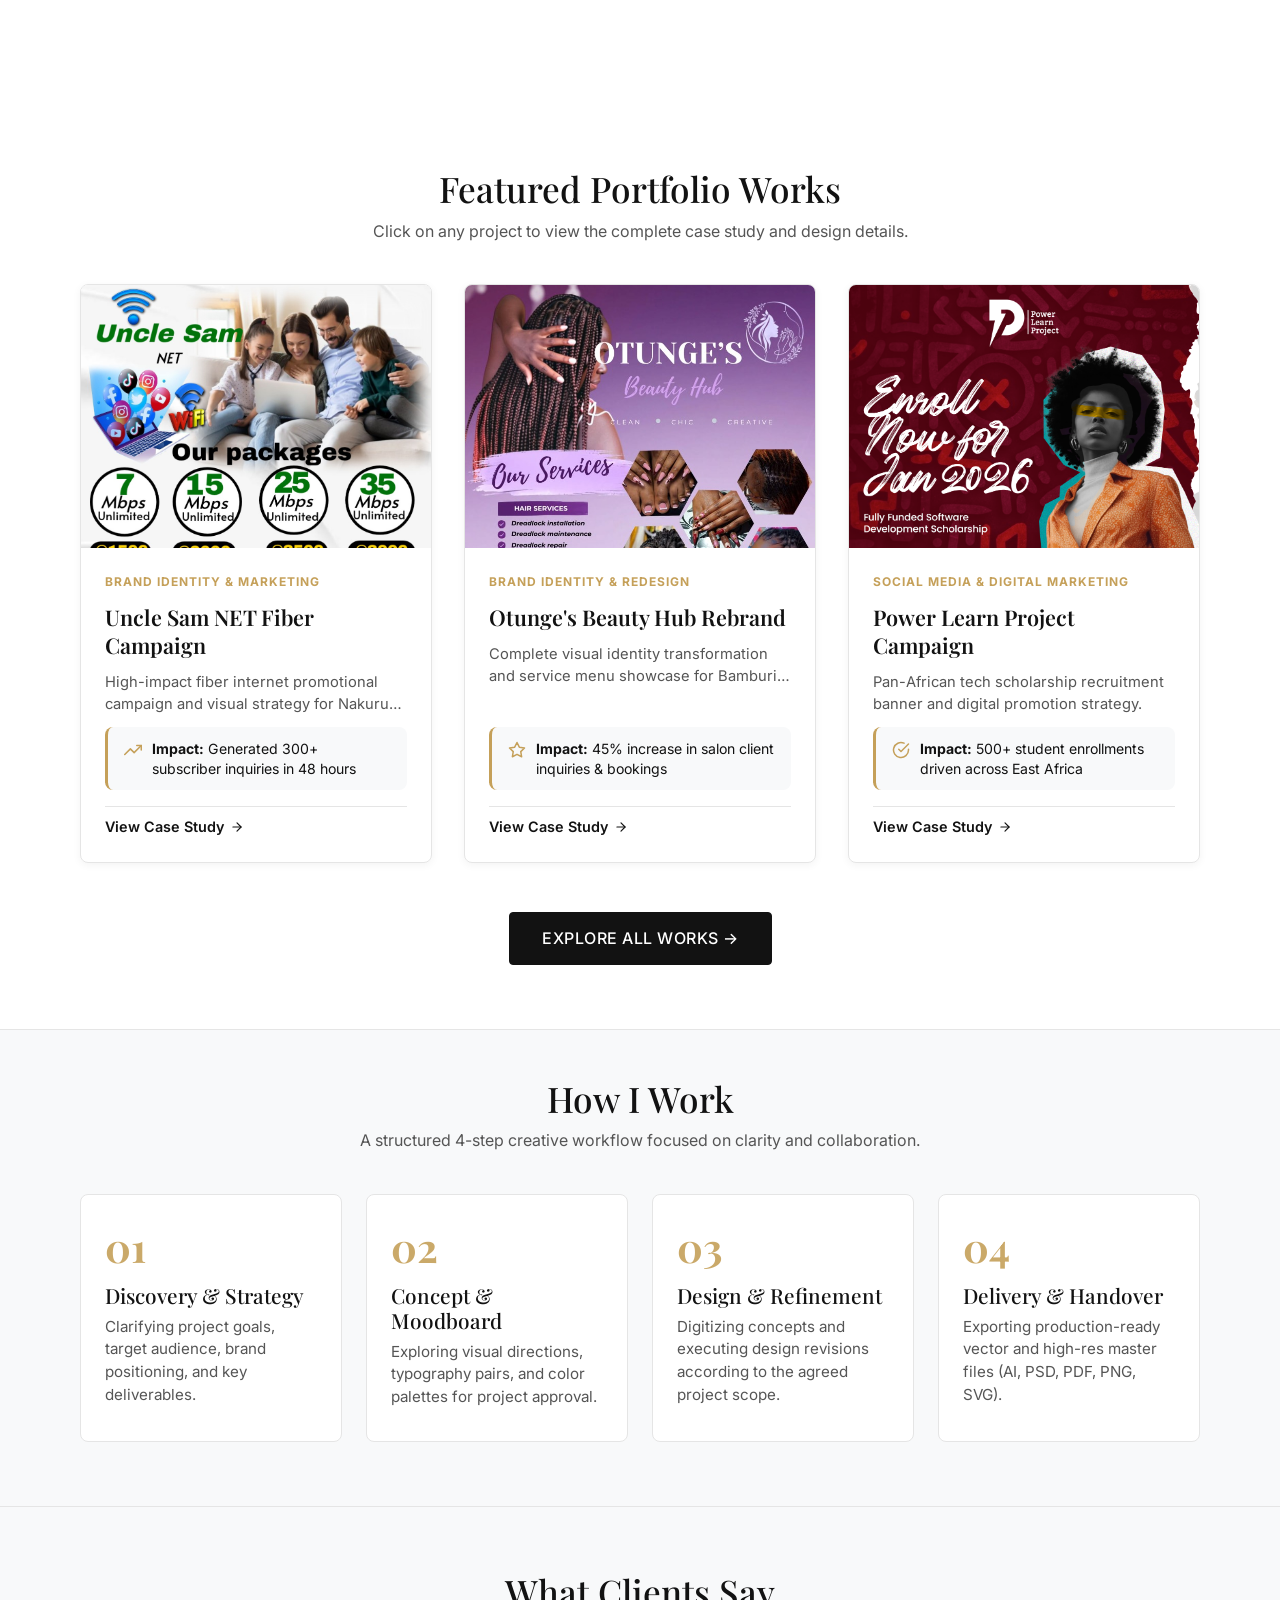
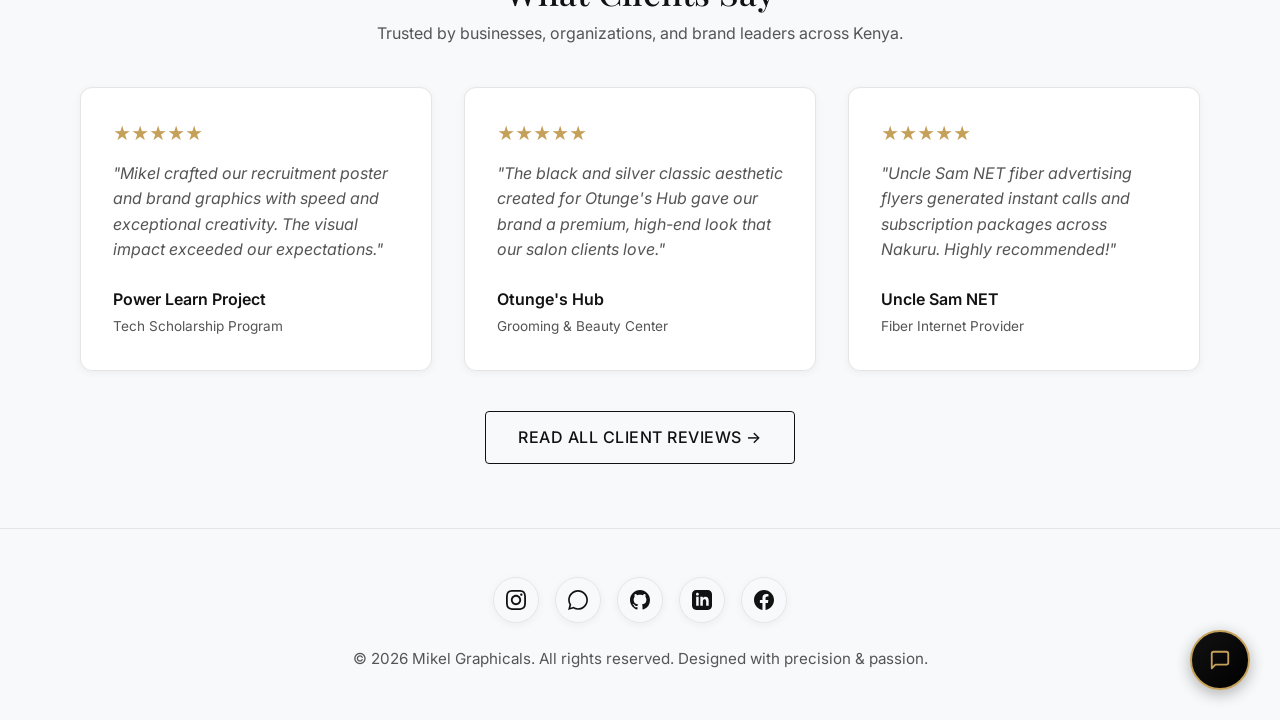
==== commit 73b5d5f1: "Add files via upload" ====
--- a/index.html
+++ b/index.html
@@ -83,17 +83,17 @@
     <div class="container hero-content">
       <div class="availability-badge">
         <span class="status-pulse-dot"></span>
-        <span>Available for New Projects • September 2026</span>
-      </div>
-      <h1 class="hero-title">Crafting Visual Identities <span>That Command Attention.</span></h1>
-      <p class="hero-subtitle">Logos, branding, and digital visuals that elevate your business.</p>
+        <span>Available for New Projects</span>
+      </div>
+      <h1 class="hero-title">Hi, I'm Mikel. <span>Graphic Designer & Visual Strategist.</span></h1>
+      <p class="hero-subtitle">Based in Nakuru, Kenya. I create brand identities, marketing graphics, and digital experiences that help businesses communicate clearly and look professional.</p>
       <div class="hero-buttons">
         <a href="portfolio.html" class="btn btn-primary">View My Work</a>
+        <a href="contact.html" class="btn btn-outline">Start a Project</a>
         <a href="assets/Michael_Ndungu_CV.pdf" target="_blank" rel="noopener" download="Michael_Ndungu_CV.pdf" class="btn btn-outline" style="gap: 0.5rem;">
           <svg width="16" height="16" viewBox="0 0 24 24" fill="none" stroke="currentColor" stroke-width="2" stroke-linecap="round" stroke-linejoin="round"><path d="M21 15v4a2 2 0 0 1-2 2H5a2 2 0 0 1-2-2v-4"></path><polyline points="7 10 12 15 17 10"></polyline><line x1="12" y1="15" x2="12" y2="3"></line></svg>
           Download CV
         </a>
-        <a href="contact.html" class="btn btn-outline">Start a Project</a>
       </div>
     </div>
   </section>
@@ -108,7 +108,7 @@
         <span>VISUAL STRATEGY</span> <span class="dot">•</span>
         <span>LOGOS & BRANDING</span> <span class="dot">•</span>
         <span>SOCIAL MEDIA GRAPHICS</span> <span class="dot">•</span>
-        <span>CREATIVE DIRECTION</span> <span class="dot">•</span>
+        <span>DIGITAL DESIGN</span> <span class="dot">•</span>
       </div>
       <div class="marquee-content" aria-hidden="true">
         <span>GRAPHIC DESIGN</span> <span class="dot">•</span>
@@ -117,7 +117,7 @@
         <span>VISUAL STRATEGY</span> <span class="dot">•</span>
         <span>LOGOS & BRANDING</span> <span class="dot">•</span>
         <span>SOCIAL MEDIA GRAPHICS</span> <span class="dot">•</span>
-        <span>CREATIVE DIRECTION</span> <span class="dot">•</span>
+        <span>DIGITAL DESIGN</span> <span class="dot">•</span>
       </div>
     </div>
   </div>
@@ -152,9 +152,8 @@
                 d="M12 2C6.477 2 2 6.477 2 12c0 4.991 3.657 9.128 8.438 9.879 1.015.159 1.562-.973 1.062-1.859-.452-.801-.7-1.719-.7-2.72 0-2.485 2.015-4.5 4.5-4.5H17c3.866 0 7-3.134 7-7 0-4.418-5.373-8-12-8z">
               </path>
             </svg></div>
-          <h3 class="service-title">Visual Branding</h3>
-          <p class="service-desc">Complete visual identities, custom logo design, and brand style guides engineered to
-            make a strong impression.</p>
+          <h3 class="service-title">Brand Identity</h3>
+          <p class="service-desc">Complete visual identities, custom logo design, and brand style guides built for long-term consistency.</p>
           <a href="services.html" class="btn btn-outline" style="margin-top: 1rem;">Explore Services &rarr;</a>
         </div>
 
@@ -166,8 +165,7 @@
               <polyline points="21 15 16 10 5 21"></polyline>
             </svg></div>
           <h3 class="service-title">Selected Projects</h3>
-          <p class="service-desc">Browse through curated posters, marketing graphics, event flyers, and commercial
-            branding work.</p>
+          <p class="service-desc">Browse through curated posters, marketing graphics, event flyers, and brand identity projects.</p>
           <a href="portfolio.html" class="btn btn-outline" style="margin-top: 1rem;">View Portfolio &rarr;</a>
         </div>
 
@@ -176,9 +174,8 @@
               stroke-width="2" stroke-linecap="round" stroke-linejoin="round">
               <path d="M21 15a2 2 0 0 1-2 2H7l-4 4V5a2 2 0 0 1 2-2h14a2 2 0 0 1 2 2z"></path>
             </svg></div>
-          <h3 class="service-title">Client Satisfaction</h3>
-          <p class="service-desc">Discover how startups, corporate clients, and political campaigns have elevated their
-            message.</p>
+          <h3 class="service-title">Client Reviews</h3>
+          <p class="service-desc">Discover how startups, corporate clients, and organizations have transformed their communication.</p>
           <a href="testimonials.html" class="btn btn-outline" style="margin-top: 1rem;">Read Reviews &rarr;</a>
         </div>
       </div>
@@ -186,19 +183,161 @@
   </section>
 
   <!-- Featured Works Section on Home Page -->
-  <section class="section" style="padding: 2rem 0 5rem;">
+  <section class="section" style="padding: 2rem 0 4rem;">
     <div class="container">
       <div class="section-header text-center" style="text-align: center; margin-bottom: 2.5rem;">
         <h2 style="font-family: var(--font-serif); font-size: 2.2rem; margin-bottom: 0.5rem;">Featured Portfolio Works</h2>
-        <p style="color: var(--text-secondary); max-width: 600px; margin: 0 auto;">Click on any project to view the full uncropped case study poster & details.</p>
-      </div>
-
-      <div class="portfolio-grid" id="homePortfolioGrid">
-        <!-- Rendered dynamically by main.js -->
+        <p style="color: var(--text-secondary); max-width: 600px; margin: 0 auto;">Click on any project to view the complete case study and design details.</p>
+      </div>
+
+      <div class="featured-portfolio-grid" id="homePortfolioGrid">
+        <!-- Flagship Project 1: Uncle Sam NET Fiber Campaign -->
+        <article class="featured-card project-card" data-id="104">
+          <div class="card-image-wrapper">
+            <img src="images/High-Speed Wi-Fi Fiber Internet Advertising Flyer Template - Made with PosterMyWall(3) - Copy.jpg" 
+                 alt="Flyer design for Uncle Sam NET high-speed fiber internet packages" 
+                 class="card-image" 
+                 loading="lazy" />
+            <div class="card-overlay">
+              <span class="view-case-study-btn">
+                View Case Study
+                <svg width="16" height="16" viewBox="0 0 24 24" fill="none" stroke="currentColor" stroke-width="2" stroke-linecap="round" stroke-linejoin="round" aria-hidden="true"><line x1="5" y1="12" x2="19" y2="12"></line><polyline points="12 5 19 12 12 19"></polyline></svg>
+              </span>
+            </div>
+          </div>
+          <div class="card-content">
+            <div class="card-meta">
+              <span class="card-category">Brand Identity & Marketing</span>
+            </div>
+            <h3 class="card-title">
+              <a href="portfolio.html?project=uncle-sam-net" class="card-link" aria-label="View case study for Uncle Sam NET Fiber Campaign">
+                Uncle Sam NET Fiber Campaign
+              </a>
+            </h3>
+            <p class="card-description">High-impact fiber internet promotional campaign and visual strategy for Nakuru ISP provider.</p>
+            <div class="card-impact-badge">
+              <svg class="impact-icon" width="18" height="18" viewBox="0 0 24 24" fill="none" stroke="currentColor" stroke-width="2" stroke-linecap="round" stroke-linejoin="round" aria-hidden="true"><polyline points="23 6 13.5 15.5 8.5 10.5 1 18"></polyline><polyline points="17 6 23 6 23 12"></polyline></svg>
+              <span class="impact-text"><strong>Impact:</strong> Generated 300+ subscriber inquiries in 48 hours</span>
+            </div>
+            <div class="card-action">
+              <span class="card-action-link">
+                View Case Study
+                <svg width="14" height="14" viewBox="0 0 24 24" fill="none" stroke="currentColor" stroke-width="2" stroke-linecap="round" stroke-linejoin="round" aria-hidden="true"><line x1="5" y1="12" x2="19" y2="12"></line><polyline points="12 5 19 12 12 19"></polyline></svg>
+              </span>
+            </div>
+          </div>
+        </article>
+
+        <!-- Flagship Project 2: Otunge's Beauty Hub Rebrand -->
+        <article class="featured-card project-card" data-id="117">
+          <div class="card-image-wrapper">
+            <img src="images/otunge_beauty_hub_after.jpg" 
+                 alt="Modernized logo and marketing poster redesign for Otunge's Beauty Hub" 
+                 class="card-image" 
+                 loading="lazy" />
+            <div class="card-overlay">
+              <span class="view-case-study-btn">
+                View Case Study
+                <svg width="16" height="16" viewBox="0 0 24 24" fill="none" stroke="currentColor" stroke-width="2" stroke-linecap="round" stroke-linejoin="round" aria-hidden="true"><line x1="5" y1="12" x2="19" y2="12"></line><polyline points="12 5 19 12 12 19"></polyline></svg>
+              </span>
+            </div>
+          </div>
+          <div class="card-content">
+            <div class="card-meta">
+              <span class="card-category">Brand Identity & Redesign</span>
+            </div>
+            <h3 class="card-title">
+              <a href="portfolio.html?project=otunges-hub" class="card-link" aria-label="View case study for Otunge's Beauty Hub Rebrand">
+                Otunge's Beauty Hub Rebrand
+              </a>
+            </h3>
+            <p class="card-description">Complete visual identity transformation and service menu showcase for Bamburi salon & beauty hub.</p>
+            <div class="card-impact-badge">
+              <svg class="impact-icon" width="18" height="18" viewBox="0 0 24 24" fill="none" stroke="currentColor" stroke-width="2" stroke-linecap="round" stroke-linejoin="round" aria-hidden="true"><polygon points="12 2 15.09 8.26 22 9.27 17 14.14 18.18 21.02 12 17.77 5.82 21.02 7 14.14 2 9.27 8.91 8.26 12 2"></polygon></svg>
+              <span class="impact-text"><strong>Impact:</strong> 45% increase in salon client inquiries & bookings</span>
+            </div>
+            <div class="card-action">
+              <span class="card-action-link">
+                View Case Study
+                <svg width="14" height="14" viewBox="0 0 24 24" fill="none" stroke="currentColor" stroke-width="2" stroke-linecap="round" stroke-linejoin="round" aria-hidden="true"><line x1="5" y1="12" x2="19" y2="12"></line><polyline points="12 5 19 12 12 19"></polyline></svg>
+              </span>
+            </div>
+          </div>
+        </article>
+
+        <!-- Flagship Project 3: Power Learn Project Campaign -->
+        <article class="featured-card project-card" data-id="105">
+          <div class="card-image-wrapper">
+            <img src="images/unnamed - Copy.png" 
+                 alt="Recruitment poster design for Power Learn Project software development scholarship" 
+                 class="card-image" 
+                 loading="lazy" />
+            <div class="card-overlay">
+              <span class="view-case-study-btn">
+                View Case Study
+                <svg width="16" height="16" viewBox="0 0 24 24" fill="none" stroke="currentColor" stroke-width="2" stroke-linecap="round" stroke-linejoin="round" aria-hidden="true"><line x1="5" y1="12" x2="19" y2="12"></line><polyline points="12 5 19 12 12 19"></polyline></svg>
+              </span>
+            </div>
+          </div>
+          <div class="card-content">
+            <div class="card-meta">
+              <span class="card-category">Social Media & Digital Marketing</span>
+            </div>
+            <h3 class="card-title">
+              <a href="portfolio.html?project=power-learn-project" class="card-link" aria-label="View case study for Power Learn Project Campaign">
+                Power Learn Project Campaign
+              </a>
+            </h3>
+            <p class="card-description">Pan-African tech scholarship recruitment banner and digital promotion strategy.</p>
+            <div class="card-impact-badge">
+              <svg class="impact-icon" width="18" height="18" viewBox="0 0 24 24" fill="none" stroke="currentColor" stroke-width="2" stroke-linecap="round" stroke-linejoin="round" aria-hidden="true"><path d="M22 11.08V12a10 10 0 1 1-5.93-9.14"></path><polyline points="22 4 12 14.01 9 11.01"></polyline></svg>
+              <span class="impact-text"><strong>Impact:</strong> 500+ student enrollments driven across East Africa</span>
+            </div>
+            <div class="card-action">
+              <span class="card-action-link">
+                View Case Study
+                <svg width="14" height="14" viewBox="0 0 24 24" fill="none" stroke="currentColor" stroke-width="2" stroke-linecap="round" stroke-linejoin="round" aria-hidden="true"><line x1="5" y1="12" x2="19" y2="12"></line><polyline points="12 5 19 12 12 19"></polyline></svg>
+              </span>
+            </div>
+          </div>
+        </article>
       </div>
 
       <div style="text-align: center; margin-top: 3rem;">
         <a href="portfolio.html" class="btn btn-primary">Explore All Works &rarr;</a>
+      </div>
+    </div>
+  </section>
+
+  <!-- How I Work Workflow Section on Homepage -->
+  <section class="section" style="padding: 3rem 0 4rem; background-color: var(--bg-secondary); border-top: 1px solid var(--border-color); border-bottom: 1px solid var(--border-color);">
+    <div class="container">
+      <div class="section-header text-center" style="text-align: center; margin-bottom: 2.5rem;">
+        <h2 style="font-family: var(--font-serif); font-size: 2.2rem; margin-bottom: 0.5rem;">How I Work</h2>
+        <p style="color: var(--text-secondary); max-width: 600px; margin: 0 auto;">A structured 4-step creative workflow focused on clarity and collaboration.</p>
+      </div>
+
+      <div class="process-grid">
+        <div class="process-card">
+          <div class="process-number">01</div>
+          <h3 class="process-title">Discovery & Strategy</h3>
+          <p class="process-desc">Clarifying project goals, target audience, brand positioning, and key deliverables.</p>
+        </div>
+        <div class="process-card">
+          <div class="process-number">02</div>
+          <h3 class="process-title">Concept & Moodboard</h3>
+          <p class="process-desc">Exploring visual directions, typography pairs, and color palettes for project approval.</p>
+        </div>
+        <div class="process-card">
+          <div class="process-number">03</div>
+          <h3 class="process-title">Design & Refinement</h3>
+          <p class="process-desc">Digitizing concepts and executing design revisions according to the agreed project scope.</p>
+        </div>
+        <div class="process-card">
+          <div class="process-number">04</div>
+          <h3 class="process-title">Delivery & Handover</h3>
+          <p class="process-desc">Exporting production-ready vector and high-res master files (AI, PSD, PDF, PNG, SVG).</p>
+        </div>
       </div>
     </div>
   </section>
--- a/css/style.css
+++ b/css/style.css
@@ -589,6 +589,224 @@
   gap: 2rem;
 }
 
+/* Featured Portfolio Works Grid & High-Converting Case Study Cards */
+.featured-portfolio-grid {
+  display: grid;
+  gap: 2rem;
+  grid-template-columns: repeat(auto-fit, minmax(300px, 1fr));
+}
+
+@media (min-width: 992px) {
+  .featured-portfolio-grid {
+    grid-template-columns: repeat(3, 1fr);
+  }
+}
+
+@media (min-width: 640px) and (max-width: 991px) {
+  .featured-portfolio-grid {
+    grid-template-columns: repeat(2, 1fr);
+  }
+}
+
+@media (max-width: 639px) {
+  .featured-portfolio-grid {
+    grid-template-columns: 1fr;
+  }
+}
+
+.featured-card {
+  position: relative;
+  background-color: var(--bg-primary);
+  border: 1px solid var(--border-color);
+  border-radius: 12px;
+  overflow: hidden;
+  display: flex;
+  flex-direction: column;
+  box-shadow: var(--shadow-sm);
+  transition: transform var(--transition-smooth), box-shadow var(--transition-smooth), border-color var(--transition-smooth);
+  cursor: pointer;
+}
+
+.featured-card:hover {
+  transform: translateY(-6px);
+  box-shadow: var(--shadow-md);
+  border-color: var(--accent-color);
+}
+
+.featured-card .card-image-wrapper {
+  position: relative;
+  overflow: hidden;
+  aspect-ratio: 4 / 3;
+  background-color: var(--bg-secondary);
+}
+
+.featured-card .card-image {
+  width: 100%;
+  height: 100%;
+  object-fit: cover;
+  object-position: top center;
+  transition: transform var(--transition-smooth);
+}
+
+.featured-card:hover .card-image {
+  transform: scale(1.06);
+}
+
+.featured-card .card-overlay {
+  position: absolute;
+  top: 0;
+  left: 0;
+  width: 100%;
+  height: 100%;
+  background: rgba(0, 0, 0, 0.45);
+  display: flex;
+  align-items: center;
+  justify-content: center;
+  opacity: 0;
+  transition: opacity var(--transition-fast);
+  z-index: 1;
+  pointer-events: none;
+}
+
+.featured-card:hover .card-overlay {
+  opacity: 1;
+}
+
+.featured-card .view-case-study-btn {
+  color: #ffffff;
+  font-size: 0.9rem;
+  font-weight: 600;
+  display: inline-flex;
+  align-items: center;
+  gap: 0.5rem;
+  padding: 0.6rem 1.25rem;
+  border: 1px solid rgba(255, 255, 255, 0.8);
+  border-radius: 20px;
+  background: rgba(0, 0, 0, 0.4);
+  backdrop-filter: blur(4px);
+  -webkit-backdrop-filter: blur(4px);
+}
+
+.featured-card .card-content {
+  padding: 1.5rem;
+  display: flex;
+  flex-direction: column;
+  flex-grow: 1;
+  gap: 0.75rem;
+}
+
+.featured-card .card-meta {
+  display: flex;
+  align-items: center;
+  justify-content: space-between;
+}
+
+.featured-card .card-category {
+  display: inline-block;
+  font-size: 0.75rem;
+  font-weight: 700;
+  text-transform: uppercase;
+  letter-spacing: 1px;
+  color: var(--accent-color);
+}
+
+.featured-card .card-title {
+  font-family: var(--font-serif);
+  font-size: 1.35rem;
+  font-weight: 600;
+  line-height: 1.3;
+  color: var(--text-primary);
+  margin: 0;
+  transition: color var(--transition-fast);
+}
+
+.featured-card .card-link {
+  color: inherit;
+  text-decoration: none;
+}
+
+.featured-card .card-link::after {
+  content: "";
+  position: absolute;
+  inset: 0;
+  z-index: 2;
+}
+
+.featured-card:hover .card-title {
+  color: var(--accent-color);
+}
+
+.featured-card .card-description {
+  color: var(--text-secondary);
+  font-size: 0.92rem;
+  line-height: 1.5;
+  display: -webkit-box;
+  -webkit-line-clamp: 2;
+  line-clamp: 2;
+  -webkit-box-orient: vertical;
+  overflow: hidden;
+  margin: 0;
+}
+
+.featured-card .card-impact-badge {
+  display: flex;
+  align-items: flex-start;
+  gap: 0.65rem;
+  padding: 0.75rem 1rem;
+  border-radius: 8px;
+  background-color: var(--bg-secondary);
+  border-left: 3px solid var(--accent-color);
+  margin-top: auto;
+}
+
+.featured-card .impact-icon {
+  flex-shrink: 0;
+  color: var(--accent-color);
+  margin-top: 2px;
+}
+
+.featured-card .impact-text {
+  font-size: 0.88rem;
+  line-height: 1.4;
+  color: var(--text-primary);
+}
+
+.featured-card .impact-text strong {
+  font-weight: 700;
+  color: var(--text-primary);
+}
+
+.featured-card .card-action {
+  display: flex;
+  align-items: center;
+  justify-content: space-between;
+  padding-top: 0.5rem;
+  border-top: 1px solid var(--border-color);
+  margin-top: 0.25rem;
+}
+
+.featured-card .card-action-link {
+  font-size: 0.9rem;
+  font-weight: 600;
+  color: var(--text-primary);
+  display: flex;
+  align-items: center;
+  gap: 0.4rem;
+  transition: color var(--transition-fast);
+}
+
+.featured-card:hover .card-action-link {
+  color: var(--accent-color);
+}
+
+.featured-card:hover .card-action-link svg {
+  transform: translateX(4px);
+}
+
+.featured-card .card-action-link svg {
+  transition: transform var(--transition-fast);
+}
+
 .project-card {
   background-color: var(--bg-primary);
   border: 1px solid var(--border-color);
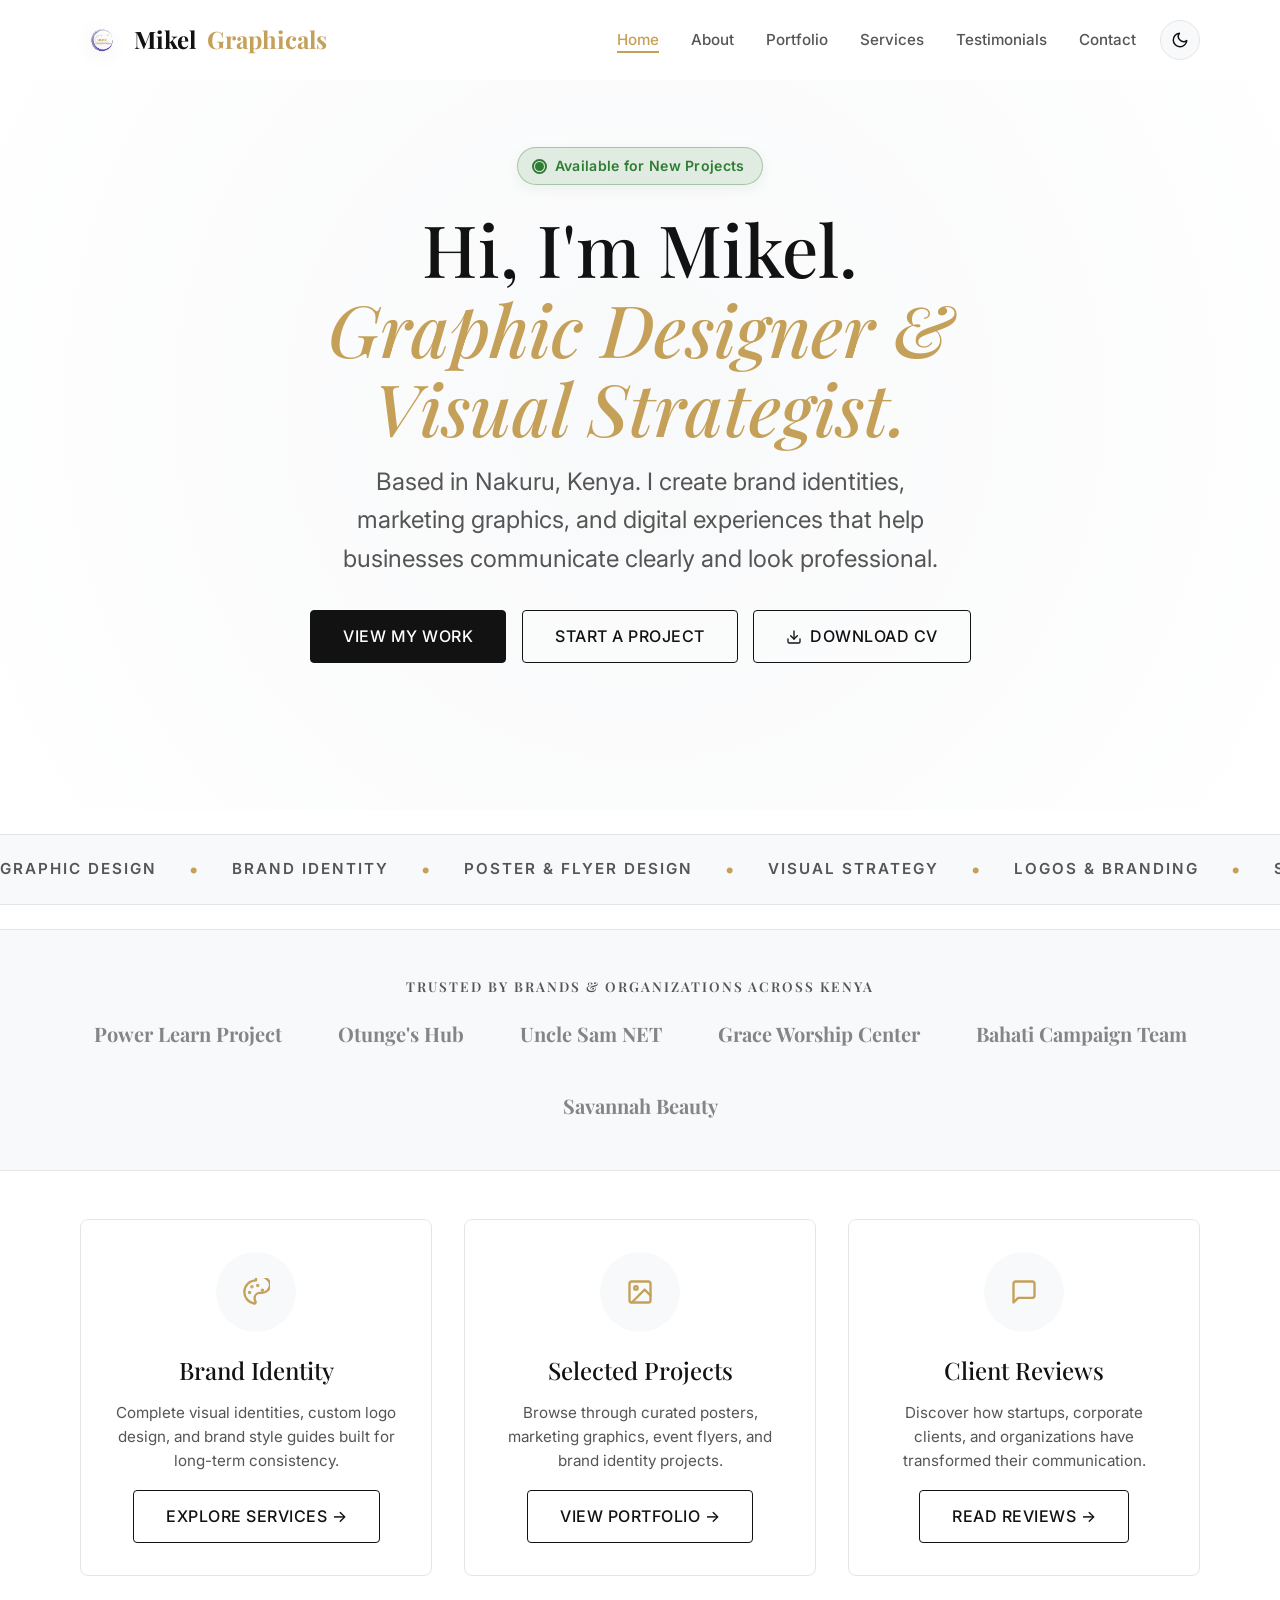
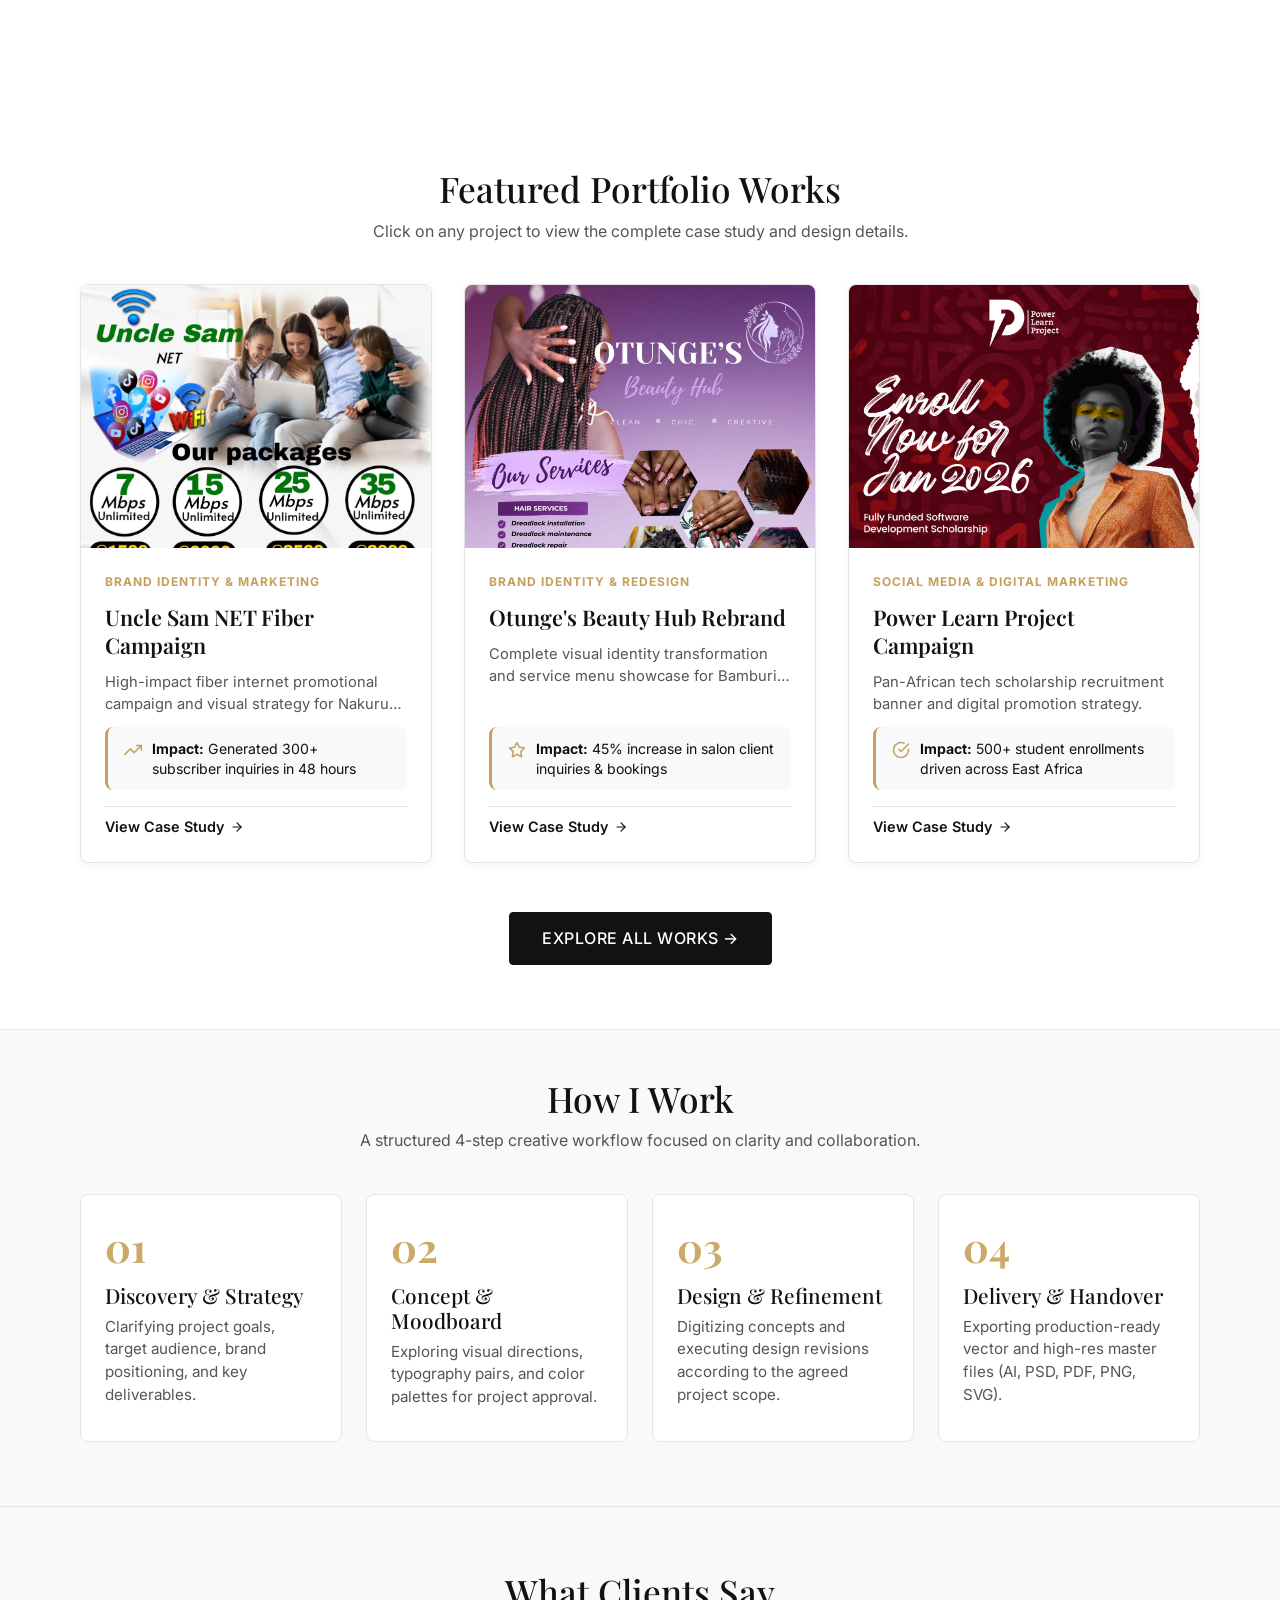
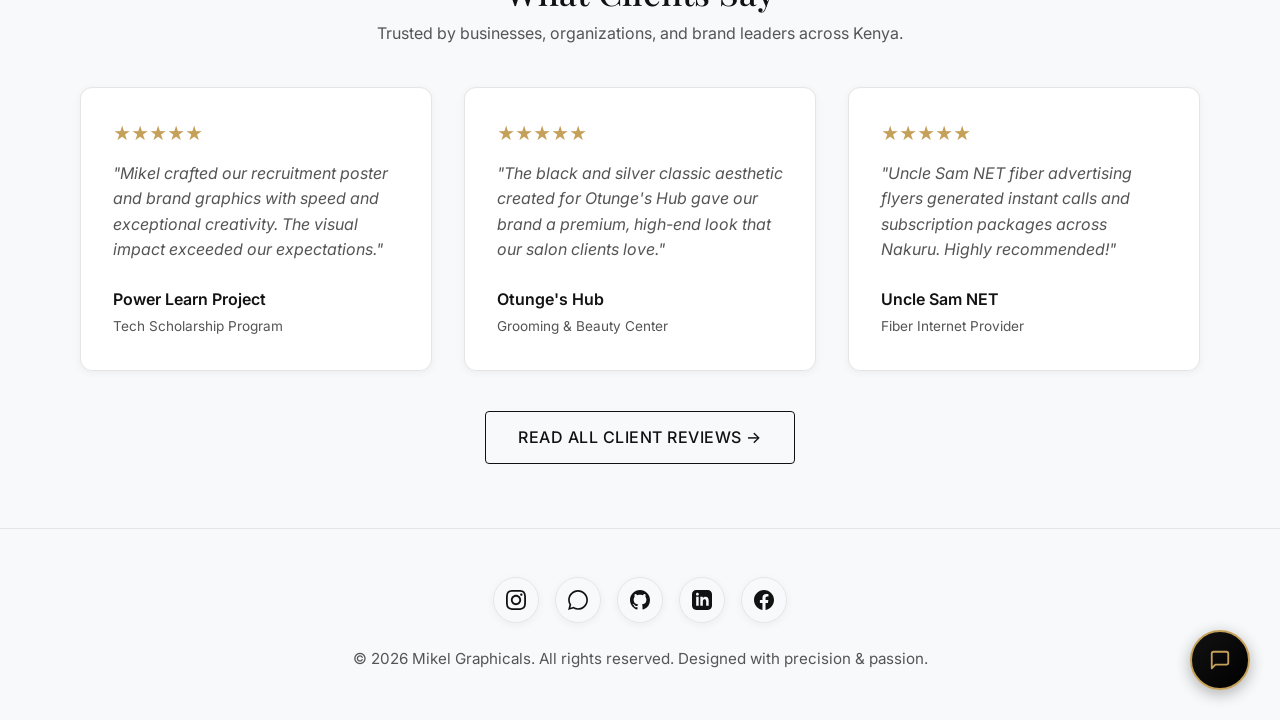
==== commit af757e0b: "Add files via upload" ====
--- a/index.html
+++ b/index.html
@@ -22,6 +22,9 @@
   <meta name="twitter:image" content="images/Mikel.png" />
 
   <link rel="icon" type="image/svg+xml" href="favicon.svg" />
+  <link rel="preconnect" href="https://fonts.googleapis.com" />
+  <link rel="preconnect" href="https://fonts.gstatic.com" crossorigin />
+  <link href="https://fonts.googleapis.com/css2?family=Inter:wght@300;400;500;600;700&family=Playfair+Display:ital,wght@0,500;0,600;0,700;1,500&display=swap" rel="stylesheet" />
   <link rel="stylesheet" href="css/style.css" />
   <!-- Schema.org Structured Data for Google Search SEO -->
   <script type="application/ld+json">
@@ -78,6 +81,8 @@
     </div>
   </header>
 
+  <main id="mainContent">
+
   <!-- Hero Section -->
   <section class="hero" id="home">
     <div class="container hero-content">
@@ -379,6 +384,8 @@
     </div>
   </section>
 
+  </main>
+
   <!-- Miki Floating AI Chatbot Widget -->
   <div class="miki-widget">
     <div class="miki-chat-window" id="mikiWindow">
@@ -395,7 +402,7 @@
 
       <div class="miki-messages" id="mikiMessages">
         <div class="message ai">
-          Hi! I'm Miki, your personal portfolio assistant. I know about all of Mikel's projects, pricing, and services.
+          Hey There! I'm Miki, your personal portfolio assistant. I know about all of Mikel's projects, pricing, and services.
           Ask me anything!
         </div>
       </div>
--- a/css/style.css
+++ b/css/style.css
@@ -1,4 +1,4 @@
-@import url('https://fonts.googleapis.com/css2?family=Inter:wght@300;400;500;600;700&family=Playfair+Display:ital,wght@0,500;0,600;0,700;1,500&display=swap');
+/* Google Fonts are preconnected and loaded via <link> in HTML for zero-blocking performance */
 
 :root {
   --bg-primary: #ffffff;
@@ -108,6 +108,29 @@
   }
 }
 
+/* Top Nano Progress Bar for Instant Route Navigation */
+.nav-progress-bar {
+  position: fixed;
+  top: 0;
+  left: 0;
+  height: 3px;
+  width: 0%;
+  background: linear-gradient(90deg, var(--accent-color, #C5A059), var(--accent-hover, #D4AF37));
+  box-shadow: 0 0 10px rgba(197, 160, 89, 0.7);
+  z-index: 999999;
+  transition: width 0.2s cubic-bezier(0.16, 1, 0.3, 1), opacity 0.2s ease;
+  pointer-events: none;
+}
+
+/* Fast hardware-accelerated page transitions without layout shift */
+#mainContent {
+  display: block;
+  min-height: calc(100vh - 160px);
+  transition: opacity 0.08s ease-out;
+  will-change: opacity;
+  transform: translateZ(0);
+}
+
 /* Header & Navigation */
 .navbar {
   position: fixed;
